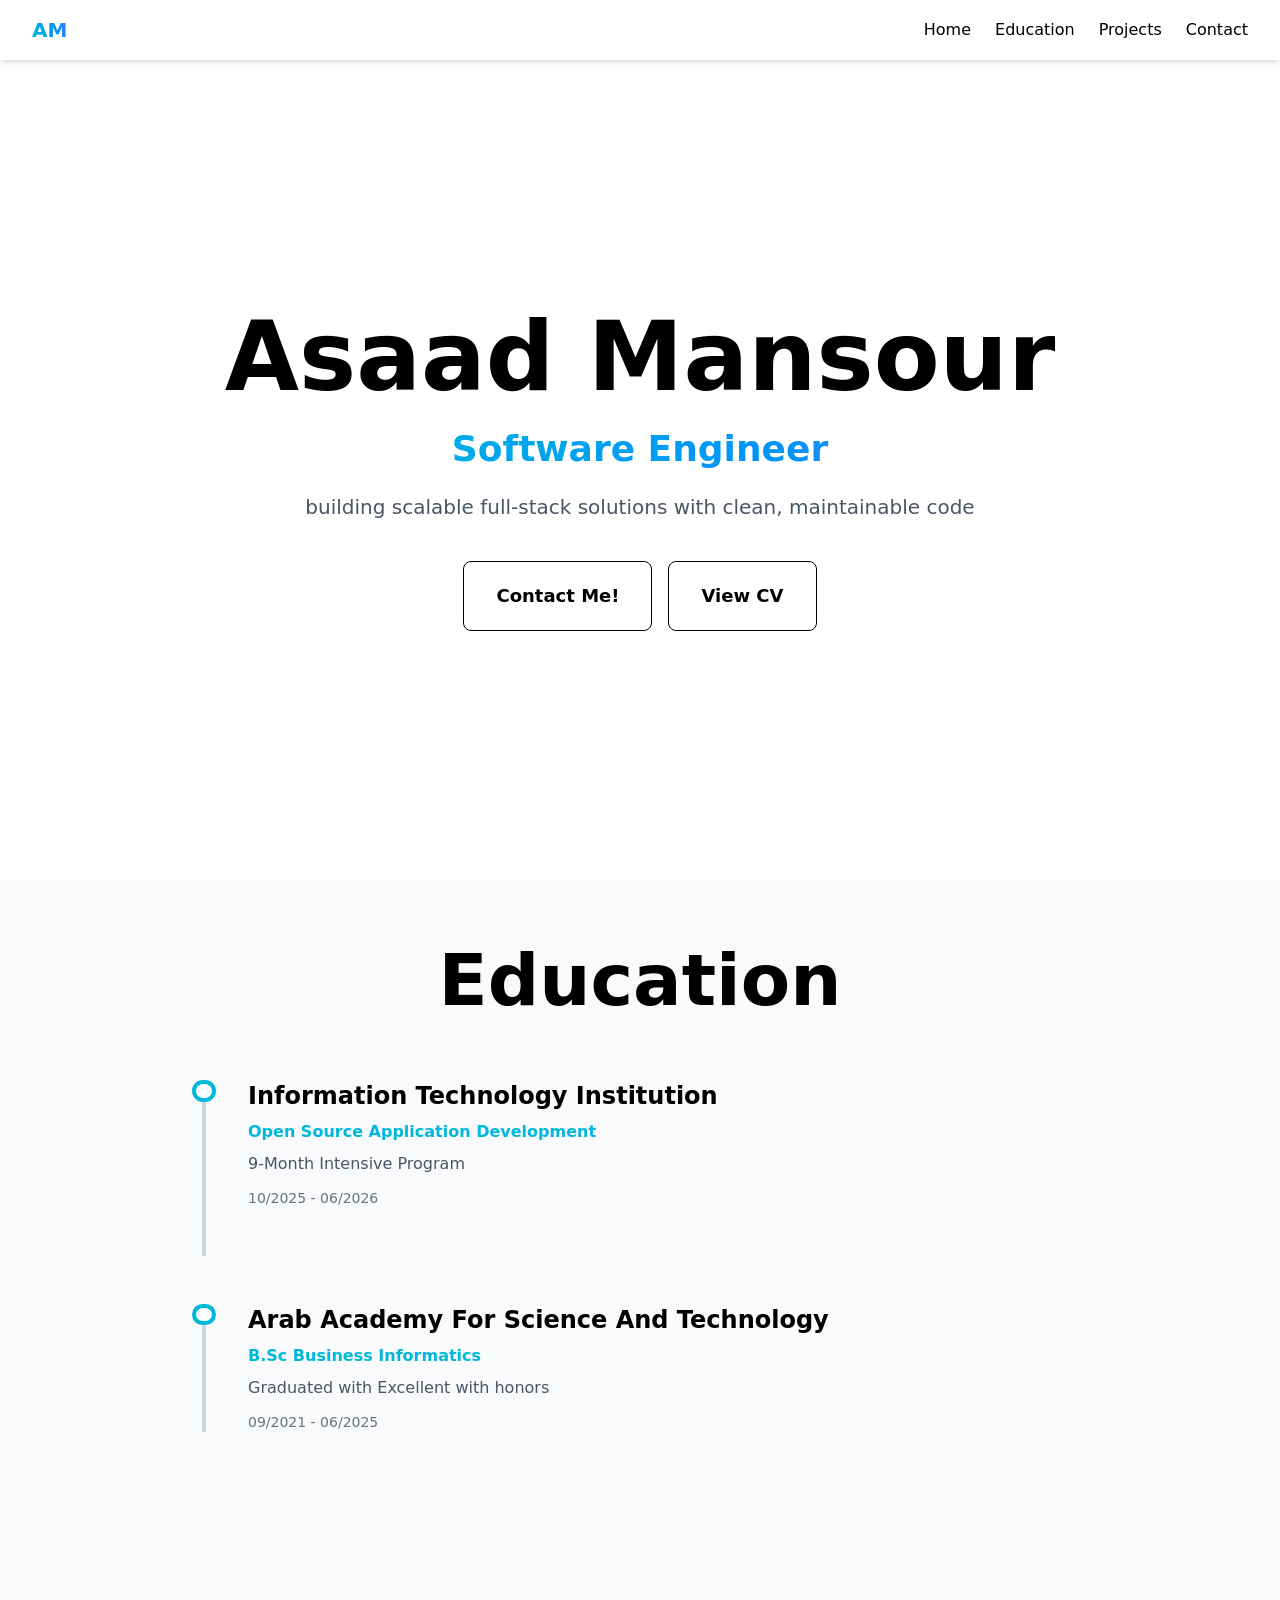
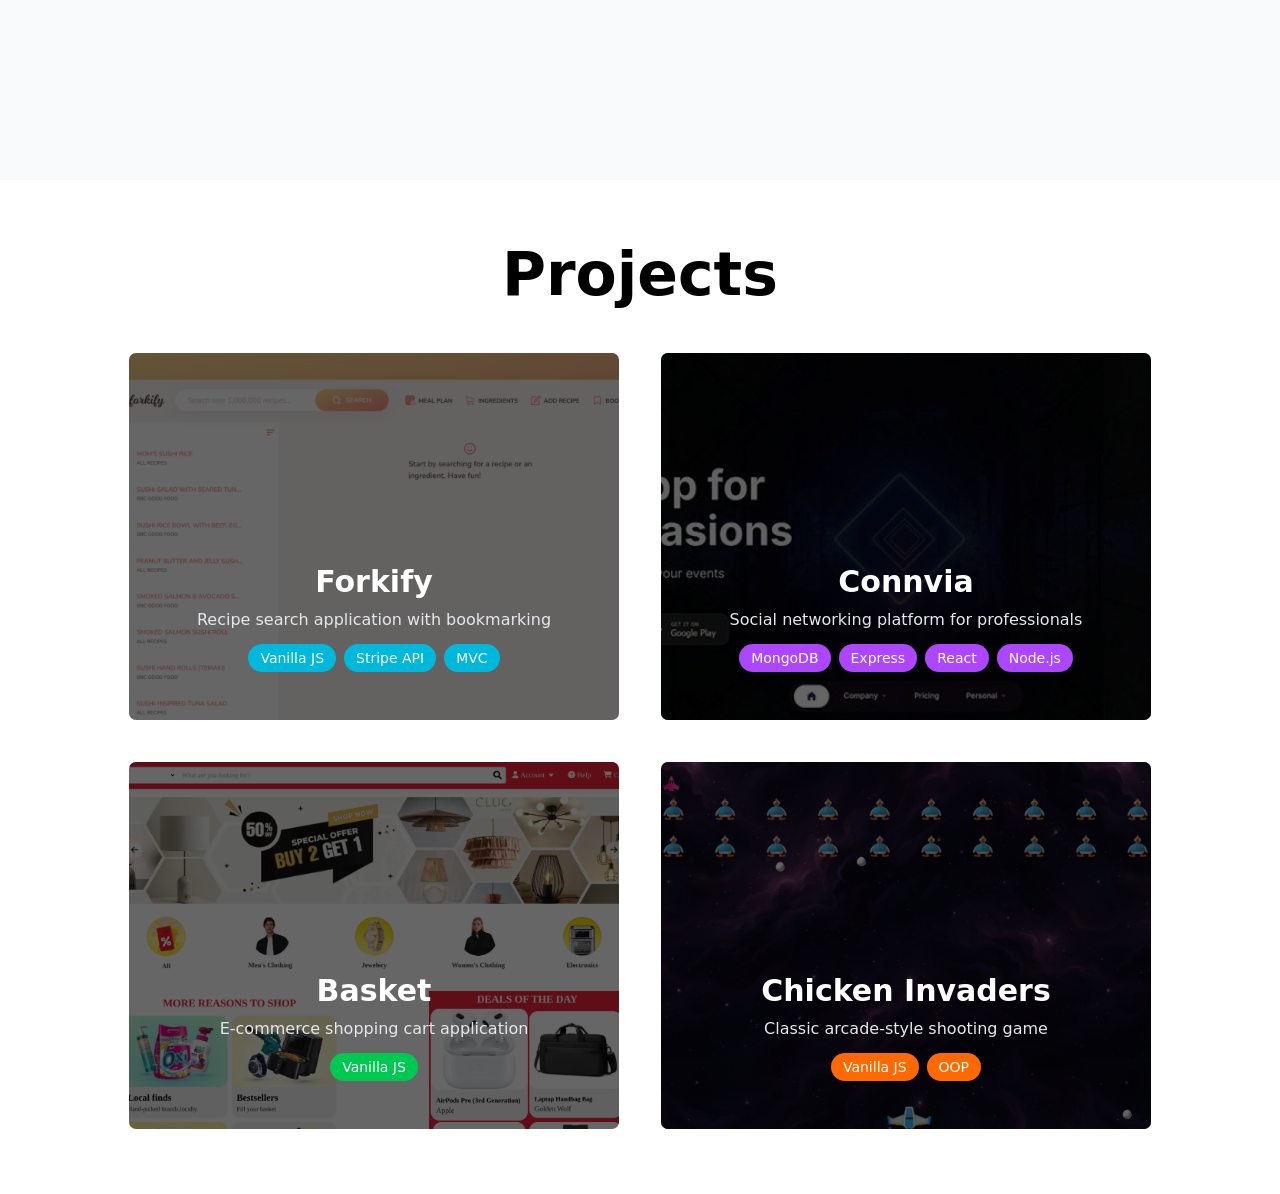
==== index.html @ c2e2ab16 "Auto-generated commit" ====
<!DOCTYPE html><html lang="en" data-beasties-container><head>
    <meta charset="utf-8">
    <title>Asaad's Portfolio</title>
    <base href="/angular-portfolio/">
    <meta name="viewport" content="width=device-width, initial-scale=1">
    <link rel="icon" type="image/x-icon" href="/angular.webp">
  <style>@layer properties;@layer theme,base,components,utilities;@layer theme{:root{--font-sans: ui-sans-serif, system-ui, sans-serif, "Apple Color Emoji", "Segoe UI Emoji", "Segoe UI Symbol", "Noto Color Emoji";--font-mono: ui-monospace, SFMono-Regular, Menlo, Monaco, Consolas, "Liberation Mono", "Courier New", monospace;--color-orange-500: oklch(70.5% .213 47.604);--color-green-500: oklch(72.3% .219 149.579);--color-green-800: oklch(44.8% .119 151.328);--color-cyan-500: oklch(71.5% .143 215.221);--color-blue-500: oklch(62.3% .214 259.815);--color-purple-500: oklch(62.7% .265 303.9);--color-gray-50: oklch(98.5% .002 247.839);--color-gray-200: oklch(92.8% .006 264.531);--color-gray-300: oklch(87.2% .01 258.338);--color-gray-500: oklch(55.1% .027 264.364);--color-gray-600: oklch(44.6% .03 256.802);--color-black: #000;--color-white: #fff;--spacing: .25rem;--container-2xl: 42rem;--container-4xl: 56rem;--container-5xl: 64rem;--text-sm: .875rem;--text-sm--line-height: calc(1.25 / .875);--text-lg: 1.125rem;--text-lg--line-height: calc(1.75 / 1.125);--text-xl: 1.25rem;--text-xl--line-height: calc(1.75 / 1.25);--text-2xl: 1.5rem;--text-2xl--line-height: calc(2 / 1.5);--text-3xl: 1.875rem;--text-3xl--line-height: 1.2 ;--text-4xl: 2.25rem;--text-4xl--line-height: calc(2.5 / 2.25);--text-6xl: 3.75rem;--text-6xl--line-height: 1;--text-7xl: 4.5rem;--text-7xl--line-height: 1;--text-8xl: 6rem;--text-8xl--line-height: 1;--font-weight-semibold: 600;--font-weight-bold: 700;--radius-lg: .5rem;--default-transition-duration: .15s;--default-transition-timing-function: cubic-bezier(.4, 0, .2, 1);--default-font-family: var(--font-sans);--default-mono-font-family: var(--font-mono)}}@layer base{*,:after,:before{box-sizing:border-box;margin:0;padding:0;border:0 solid}html{line-height:1.5;-webkit-text-size-adjust:100%;tab-size:4;font-family:var(--default-font-family, ui-sans-serif, system-ui, sans-serif, "Apple Color Emoji", "Segoe UI Emoji", "Segoe UI Symbol", "Noto Color Emoji");font-feature-settings:var(--default-font-feature-settings, normal);font-variation-settings:var(--default-font-variation-settings, normal);-webkit-tap-highlight-color:transparent}h1,h2,h3{font-size:inherit;font-weight:inherit}a{color:inherit;-webkit-text-decoration:inherit;text-decoration:inherit}ul{list-style:none}button{font:inherit;font-feature-settings:inherit;font-variation-settings:inherit;letter-spacing:inherit;color:inherit;border-radius:0;background-color:transparent;opacity:1}button{appearance:button}}@layer utilities{.absolute{position:absolute}.relative{position:relative}.sticky{position:sticky}.inset-0{inset:calc(var(--spacing) * 0)}.top-0{top:calc(var(--spacing) * 0)}.z-10{z-index:10}.z-50{z-index:50}.container{width:100%}@media(width>=40rem){.container{max-width:40rem}}@media(width>=48rem){.container{max-width:48rem}}@media(width>=64rem){.container{max-width:64rem}}@media(width>=80rem){.container{max-width:80rem}}@media(width>=96rem){.container{max-width:96rem}}.mx-auto{margin-inline:auto}.mt-4{margin-top:calc(var(--spacing) * 4)}.mb-2{margin-bottom:calc(var(--spacing) * 2)}.mb-3{margin-bottom:calc(var(--spacing) * 3)}.mb-12{margin-bottom:calc(var(--spacing) * 12)}.mb-16{margin-bottom:calc(var(--spacing) * 16)}.flex{display:flex}.grid{display:grid}.aspect-\[4\/3\]{aspect-ratio:4/3}.h-6{height:calc(var(--spacing) * 6)}.h-full{height:100%}.min-h-\[calc\(100vh-80px\)\]{min-height:calc(100vh - 80px)}.min-h-screen{min-height:100vh}.w-1{width:calc(var(--spacing) * 1)}.w-6{width:calc(var(--spacing) * 6)}.w-full{width:100%}.max-w-2xl{max-width:var(--container-2xl)}.max-w-4xl{max-width:var(--container-4xl)}.max-w-5xl{max-width:var(--container-5xl)}.flex-1{flex:1}.cursor-pointer{cursor:pointer}.grid-cols-1{grid-template-columns:repeat(1,minmax(0,1fr))}.flex-col{flex-direction:column}.flex-row{flex-direction:row}.flex-wrap{flex-wrap:wrap}.items-center{align-items:center}.items-stretch{align-items:stretch}.justify-between{justify-content:space-between}.justify-center{justify-content:center}.justify-end{justify-content:flex-end}.gap-2{gap:calc(var(--spacing) * 2)}.gap-4{gap:calc(var(--spacing) * 4)}.gap-6{gap:calc(var(--spacing) * 6)}.gap-8{gap:calc(var(--spacing) * 8)}.gap-10{gap:calc(var(--spacing) * 10)}.overflow-hidden{overflow:hidden}.rounded-full{border-radius:calc(infinity * 1px)}.rounded-lg{border-radius:var(--radius-lg)}.border{border-style:var(--tw-border-style);border-width:1px}.border-4{border-style:var(--tw-border-style);border-width:4px}.border-black{border-color:var(--color-black)}.border-cyan-500{border-color:var(--color-cyan-500)}.border-transparent{border-color:transparent}.bg-black\/60{background-color:color-mix(in srgb,#000 60%,transparent)}@supports (color: color-mix(in lab,red,red)){.bg-black\/60{background-color:color-mix(in oklab,var(--color-black) 60%,transparent)}}.bg-cyan-500{background-color:var(--color-cyan-500)}.bg-gray-50{background-color:var(--color-gray-50)}.bg-gray-300{background-color:var(--color-gray-300)}.bg-green-500{background-color:var(--color-green-500)}.bg-orange-500{background-color:var(--color-orange-500)}.bg-purple-500{background-color:var(--color-purple-500)}.bg-white{background-color:var(--color-white)}.bg-linear-to-r{--tw-gradient-position: to right;background-image:linear-gradient(var(--tw-gradient-stops))}@supports (background-image: linear-gradient(in lab,red,red)){.bg-linear-to-r{--tw-gradient-position: to right in oklab}}.from-cyan-500{--tw-gradient-from: var(--color-cyan-500);--tw-gradient-stops: var(--tw-gradient-via-stops, var(--tw-gradient-position), var(--tw-gradient-from) var(--tw-gradient-from-position), var(--tw-gradient-to) var(--tw-gradient-to-position))}.to-blue-500{--tw-gradient-to: var(--color-blue-500);--tw-gradient-stops: var(--tw-gradient-via-stops, var(--tw-gradient-position), var(--tw-gradient-from) var(--tw-gradient-from-position), var(--tw-gradient-to) var(--tw-gradient-to-position))}.bg-cover{background-size:cover}.bg-clip-text{-webkit-background-clip:text;background-clip:text}.bg-center{background-position:center}.p-5{padding:calc(var(--spacing) * 5)}.p-8{padding:calc(var(--spacing) * 8)}.px-3{padding-inline:calc(var(--spacing) * 3)}.px-8{padding-inline:calc(var(--spacing) * 8)}.py-1{padding-block:calc(var(--spacing) * 1)}.py-4{padding-block:calc(var(--spacing) * 4)}.py-16{padding-block:calc(var(--spacing) * 16)}.pb-4{padding-bottom:calc(var(--spacing) * 4)}.pb-12{padding-bottom:calc(var(--spacing) * 12)}.text-center{text-align:center}.text-2xl{font-size:var(--text-2xl);line-height:var(--tw-leading, var(--text-2xl--line-height))}.text-3xl{font-size:var(--text-3xl);line-height:var(--tw-leading, var(--text-3xl--line-height))}.text-4xl{font-size:var(--text-4xl);line-height:var(--tw-leading, var(--text-4xl--line-height))}.text-6xl{font-size:var(--text-6xl);line-height:var(--tw-leading, var(--text-6xl--line-height))}.text-7xl{font-size:var(--text-7xl);line-height:var(--tw-leading, var(--text-7xl--line-height))}.text-8xl{font-size:var(--text-8xl);line-height:var(--tw-leading, var(--text-8xl--line-height))}.text-lg{font-size:var(--text-lg);line-height:var(--tw-leading, var(--text-lg--line-height))}.text-sm{font-size:var(--text-sm);line-height:var(--tw-leading, var(--text-sm--line-height))}.text-xl{font-size:var(--text-xl);line-height:var(--tw-leading, var(--text-xl--line-height))}.font-bold{--tw-font-weight: var(--font-weight-bold);font-weight:var(--font-weight-bold)}.font-semibold{--tw-font-weight: var(--font-weight-semibold);font-weight:var(--font-weight-semibold)}.text-cyan-500{color:var(--color-cyan-500)}.text-gray-200{color:var(--color-gray-200)}.text-gray-500{color:var(--color-gray-500)}.text-gray-600{color:var(--color-gray-600)}.text-transparent{color:transparent}.text-white{color:var(--color-white)}.shadow-md{--tw-shadow: 0 4px 6px -1px var(--tw-shadow-color, rgb(0 0 0 / .1)), 0 2px 4px -2px var(--tw-shadow-color, rgb(0 0 0 / .1));box-shadow:var(--tw-inset-shadow),var(--tw-inset-ring-shadow),var(--tw-ring-offset-shadow),var(--tw-ring-shadow),var(--tw-shadow)}.transition{transition-property:color,background-color,border-color,outline-color,text-decoration-color,fill,stroke,--tw-gradient-from,--tw-gradient-via,--tw-gradient-to,opacity,box-shadow,transform,translate,scale,rotate,filter,-webkit-backdrop-filter,backdrop-filter,display,content-visibility,overlay,pointer-events;transition-timing-function:var(--tw-ease, var(--default-transition-timing-function));transition-duration:var(--tw-duration, var(--default-transition-duration))}@media(hover:hover){.hover\:scale-105:hover{--tw-scale-x: 105%;--tw-scale-y: 105%;--tw-scale-z: 105%;scale:var(--tw-scale-x) var(--tw-scale-y)}}@media(hover:hover){.hover\:bg-black:hover{background-color:var(--color-black)}}@media(hover:hover){.hover\:text-gray-500:hover{color:var(--color-gray-500)}}@media(hover:hover){.hover\:text-white:hover{color:var(--color-white)}}@media(hover:hover){.hover\:shadow-xl:hover{--tw-shadow: 0 20px 25px -5px var(--tw-shadow-color, rgb(0 0 0 / .1)), 0 8px 10px -6px var(--tw-shadow-color, rgb(0 0 0 / .1));box-shadow:var(--tw-inset-shadow),var(--tw-inset-ring-shadow),var(--tw-ring-offset-shadow),var(--tw-ring-shadow),var(--tw-shadow)}}@media(width>=48rem){.md\:grid-cols-2{grid-template-columns:repeat(2,minmax(0,1fr))}}}@property --tw-border-style{syntax: "*"; inherits: false; initial-value: solid;}@property --tw-gradient-position{syntax: "*"; inherits: false;}@property --tw-gradient-from{syntax: "<color>"; inherits: false; initial-value: #0000;}@property --tw-gradient-via{syntax: "<color>"; inherits: false; initial-value: #0000;}@property --tw-gradient-to{syntax: "<color>"; inherits: false; initial-value: #0000;}@property --tw-gradient-stops{syntax: "*"; inherits: false;}@property --tw-gradient-via-stops{syntax: "*"; inherits: false;}@property --tw-gradient-from-position{syntax: "<length-percentage>"; inherits: false; initial-value: 0%;}@property --tw-gradient-via-position{syntax: "<length-percentage>"; inherits: false; initial-value: 50%;}@property --tw-gradient-to-position{syntax: "<length-percentage>"; inherits: false; initial-value: 100%;}@property --tw-font-weight{syntax: "*"; inherits: false;}@property --tw-shadow{syntax: "*"; inherits: false; initial-value: 0 0 #0000;}@property --tw-shadow-color{syntax: "*"; inherits: false;}@property --tw-shadow-alpha{syntax: "<percentage>"; inherits: false; initial-value: 100%;}@property --tw-inset-shadow{syntax: "*"; inherits: false; initial-value: 0 0 #0000;}@property --tw-inset-shadow-color{syntax: "*"; inherits: false;}@property --tw-inset-shadow-alpha{syntax: "<percentage>"; inherits: false; initial-value: 100%;}@property --tw-ring-color{syntax: "*"; inherits: false;}@property --tw-ring-shadow{syntax: "*"; inherits: false; initial-value: 0 0 #0000;}@property --tw-inset-ring-color{syntax: "*"; inherits: false;}@property --tw-inset-ring-shadow{syntax: "*"; inherits: false; initial-value: 0 0 #0000;}@property --tw-ring-inset{syntax: "*"; inherits: false;}@property --tw-ring-offset-width{syntax: "<length>"; inherits: false; initial-value: 0px;}@property --tw-ring-offset-color{syntax: "*"; inherits: false; initial-value: #fff;}@property --tw-ring-offset-shadow{syntax: "*"; inherits: false; initial-value: 0 0 #0000;}@property --tw-scale-x{syntax: "*"; inherits: false; initial-value: 1;}@property --tw-scale-y{syntax: "*"; inherits: false; initial-value: 1;}@property --tw-scale-z{syntax: "*"; inherits: false; initial-value: 1;}@layer properties{@supports ((-webkit-hyphens: none) and (not (margin-trim: inline))) or ((-moz-orient: inline) and (not (color:rgb(from red r g b)))){*,:before,:after{--tw-border-style: solid;--tw-gradient-position: initial;--tw-gradient-from: #0000;--tw-gradient-via: #0000;--tw-gradient-to: #0000;--tw-gradient-stops: initial;--tw-gradient-via-stops: initial;--tw-gradient-from-position: 0%;--tw-gradient-via-position: 50%;--tw-gradient-to-position: 100%;--tw-font-weight: initial;--tw-shadow: 0 0 #0000;--tw-shadow-color: initial;--tw-shadow-alpha: 100%;--tw-inset-shadow: 0 0 #0000;--tw-inset-shadow-color: initial;--tw-inset-shadow-alpha: 100%;--tw-ring-color: initial;--tw-ring-shadow: 0 0 #0000;--tw-inset-ring-color: initial;--tw-inset-ring-shadow: 0 0 #0000;--tw-ring-inset: initial;--tw-ring-offset-width: 0px;--tw-ring-offset-color: #fff;--tw-ring-offset-shadow: 0 0 #0000;--tw-scale-x: 1;--tw-scale-y: 1;--tw-scale-z: 1}}}
</style><link rel="stylesheet" href="styles-WKOBYHOZ.css" media="print" onload="this.media='all'"><noscript><link rel="stylesheet" href="styles-WKOBYHOZ.css"></noscript></head>
  <body><!--nghm--><script type="text/javascript" id="ng-event-dispatch-contract">(()=>{function p(t,n,r,o,e,i,f,m){return{eventType:t,event:n,targetElement:r,eic:o,timeStamp:e,eia:i,eirp:f,eiack:m}}function u(t){let n=[],r=e=>{n.push(e)};return{c:t,q:n,et:[],etc:[],d:r,h:e=>{r(p(e.type,e,e.target,t,Date.now()))}}}function s(t,n,r){for(let o=0;o<n.length;o++){let e=n[o];(r?t.etc:t.et).push(e),t.c.addEventListener(e,t.h,r)}}function c(t,n,r,o,e=window){let i=u(t);e._ejsas||(e._ejsas={}),e._ejsas[n]=i,s(i,r),s(i,o,!0)}window.__jsaction_bootstrap=c;})();
</script><script>window.__jsaction_bootstrap(document.body,"ng",["click"],[]);</script>
    <app-root ng-version="21.1.2" ngh="1" ng-server-context="ssg"><app-header ngh="0"><header class="w-full py-4 sticky top-0 bg-white z-50 shadow-md"><div class="container mx-auto px-8 flex items-center justify-between"><div class="text-xl font-bold bg-linear-to-r from-cyan-500 to-blue-500 bg-clip-text text-transparent">AM</div><nav><ul class="flex gap-6 text-md"><li><a href class="hover:text-gray-500">Home</a></li><li><a href class="hover:text-gray-500">Education</a></li><li><a href class="hover:text-gray-500">Projects</a></li><li><a href class="hover:text-gray-500">Contact</a></li></ul></nav></div></header></app-header><app-hero ngh="0"><div class="container mx-auto px-8 flex items-center justify-center min-h-[calc(100vh-80px)]"><div class="text-center flex flex-col gap-6"><h1 class="text-8xl font-bold">Asaad Mansour</h1><span class="font-bold text-4xl bg-linear-to-r from-cyan-500 to-blue-500 bg-clip-text text-transparent"> Software Engineer </span><p class="text-xl text-gray-600 max-w-2xl mx-auto">building scalable full-stack solutions with clean, maintainable code</p><div class="flex flex-row justify-center gap-4 mt-4"><button class="border border-black p-5 px-8 rounded-lg hover:bg-black hover:text-white transition text-lg font-semibold cursor-pointer">Contact Me!</button><button class="border border-black p-5 px-8 rounded-lg hover:bg-black hover:text-white transition text-lg font-semibold cursor-pointer" jsaction="click:;">View CV</button></div></div></div></app-hero><app-education ngh="0"><div class="min-h-screen py-16 bg-gray-50"><div class="container mx-auto px-8"><h2 class="text-7xl font-bold text-center mb-16">Education</h2><div class="max-w-4xl mx-auto"><div class="flex gap-8 mb-12 relative"><div class="flex flex-col items-center"><div class="w-6 h-6 rounded-full border-4 border-cyan-500 bg-white z-10"></div><div class="w-1 h-full bg-gray-300"></div></div><div class="flex-1 pb-12"><h3 class="text-2xl font-bold mb-2">Information Technology Institution</h3><p class="text-cyan-500 font-semibold mb-2">Open Source Application Development</p><p class="text-gray-600 mb-3">9-Month Intensive Program</p><p class="text-gray-500 text-sm">10/2025 - 06/2026</p></div></div><div class="flex gap-8 relative"><div class="flex flex-col items-center"><div class="w-6 h-6 rounded-full border-4 border-cyan-500 bg-white z-10"></div><div class="w-1 h-full bg-gray-300"></div></div><div class="flex-1"><h3 class="text-2xl font-bold mb-2">Arab Academy For Science And Technology</h3><p class="text-cyan-500 font-semibold mb-2">B.Sc Business Informatics</p><p class="text-gray-600 mb-3">Graduated with Excellent with honors</p><p class="text-gray-500 text-sm">09/2021 - 06/2025</p></div></div></div></div></div></app-education><app-projects ngh="0"><div class="min-h-screen py-16"><div class="container mx-auto px-8"><h2 class="text-6xl font-bold text-center mb-12">Projects</h2><div class="grid grid-cols-1 md:grid-cols-2 gap-10 justify-center items-stretch max-w-5xl mx-auto"><div class="card border aspect-[4/3] border-transparent p-8 rounded-lg flex-1 flex flex-col items-center justify-end text-center gap-4 hover:shadow-xl hover:scale-105 cursor-pointer transition relative overflow-hidden"><div class="absolute inset-0 bg-cover bg-center" style="background-image: url(/forkify.png);"></div><div class="absolute inset-0 bg-black/60"></div><div class="relative z-10 text-white pb-4"><p class="text-3xl font-bold mb-2">Forkify</p><p class="text-gray-200 mb-3">Recipe search application with bookmarking</p><div class="flex gap-2 justify-center flex-wrap"><span class="px-3 py-1 bg-cyan-500 rounded-full text-sm">Vanilla JS</span><span class="px-3 py-1 bg-cyan-500 rounded-full text-sm">Stripe API</span><span class="px-3 py-1 bg-cyan-500 rounded-full text-sm">MVC</span></div></div></div><div class="card border aspect-[4/3] border-transparent p-8 rounded-lg flex-1 flex flex-col items-center justify-end text-center gap-4 hover:shadow-xl hover:scale-105 cursor-pointer transition relative overflow-hidden"><div class="absolute inset-0 bg-cover bg-center" style="background-image: url(/connvia.jpeg);"></div><div class="absolute inset-0 bg-black/60"></div><div class="relative z-10 text-white pb-4"><p class="text-3xl font-bold mb-2">Connvia</p><p class="text-gray-200 mb-3">Social networking platform for professionals</p><div class="flex gap-2 justify-center flex-wrap"><span class="px-3 py-1 bg-purple-500 rounded-full text-sm">MongoDB</span><span class="px-3 py-1 bg-purple-500 rounded-full text-sm">Express</span><span class="px-3 py-1 bg-purple-500 rounded-full text-sm">React</span><span class="px-3 py-1 bg-purple-500 rounded-full text-sm">Node.js</span></div></div></div><div class="card border aspect-[4/3] border-transparent p-8 rounded-lg flex-1 flex flex-col items-center justify-end text-center gap-4 hover:shadow-xl hover:scale-105 cursor-pointer transition relative overflow-hidden"><div class="absolute inset-0 bg-cover bg-center" style="background-image: url(/basket.png);"></div><div class="absolute inset-0 bg-black/60"></div><div class="relative z-10 text-white pb-4"><p class="text-3xl font-bold mb-2">Basket</p><p class="text-gray-200 mb-3">E-commerce shopping cart application</p><div class="flex gap-2 justify-center flex-wrap"><span class="px-3 py-1 bg-green-500 rounded-full text-sm">Vanilla JS</span></div></div></div><div class="card border aspect-[4/3] border-transparent p-8 rounded-lg flex-1 flex flex-col items-center justify-end text-center gap-4 hover:shadow-xl hover:scale-105 cursor-pointer transition relative overflow-hidden"><div class="absolute inset-0 bg-cover bg-center" style="background-image: url(/chickenInvaders.png);"></div><div class="absolute inset-0 bg-black/60"></div><div class="relative z-10 text-white pb-4"><p class="text-3xl font-bold mb-2">Chicken Invaders</p><p class="text-gray-200 mb-3">Classic arcade-style shooting game</p><div class="flex gap-2 justify-center flex-wrap"><span class="px-3 py-1 bg-orange-500 rounded-full text-sm">Vanilla JS</span><span class="px-3 py-1 bg-orange-500 rounded-full text-sm">OOP</span></div></div></div></div></div></div></app-projects><router-outlet></router-outlet><!----></app-root>
  <script src="main-ZDZL6LT2.js" type="module"></script>

<script id="ng-state" type="application/json">{"__nghData__":[{},{"c":{"4":[]}}]}</script></body></html>
---- styles-WKOBYHOZ.css ----
@layer properties;@layer theme,base,components,utilities;@layer theme{:root,:host{--font-sans: ui-sans-serif, system-ui, sans-serif, "Apple Color Emoji", "Segoe UI Emoji", "Segoe UI Symbol", "Noto Color Emoji";--font-mono: ui-monospace, SFMono-Regular, Menlo, Monaco, Consolas, "Liberation Mono", "Courier New", monospace;--color-orange-500: oklch(70.5% .213 47.604);--color-green-500: oklch(72.3% .219 149.579);--color-green-800: oklch(44.8% .119 151.328);--color-cyan-500: oklch(71.5% .143 215.221);--color-blue-500: oklch(62.3% .214 259.815);--color-purple-500: oklch(62.7% .265 303.9);--color-gray-50: oklch(98.5% .002 247.839);--color-gray-200: oklch(92.8% .006 264.531);--color-gray-300: oklch(87.2% .01 258.338);--color-gray-500: oklch(55.1% .027 264.364);--color-gray-600: oklch(44.6% .03 256.802);--color-black: #000;--color-white: #fff;--spacing: .25rem;--container-2xl: 42rem;--container-4xl: 56rem;--container-5xl: 64rem;--text-sm: .875rem;--text-sm--line-height: calc(1.25 / .875);--text-lg: 1.125rem;--text-lg--line-height: calc(1.75 / 1.125);--text-xl: 1.25rem;--text-xl--line-height: calc(1.75 / 1.25);--text-2xl: 1.5rem;--text-2xl--line-height: calc(2 / 1.5);--text-3xl: 1.875rem;--text-3xl--line-height: 1.2 ;--text-4xl: 2.25rem;--text-4xl--line-height: calc(2.5 / 2.25);--text-6xl: 3.75rem;--text-6xl--line-height: 1;--text-7xl: 4.5rem;--text-7xl--line-height: 1;--text-8xl: 6rem;--text-8xl--line-height: 1;--font-weight-semibold: 600;--font-weight-bold: 700;--radius-lg: .5rem;--default-transition-duration: .15s;--default-transition-timing-function: cubic-bezier(.4, 0, .2, 1);--default-font-family: var(--font-sans);--default-mono-font-family: var(--font-mono)}}@layer base{*,:after,:before,::backdrop,::file-selector-button{box-sizing:border-box;margin:0;padding:0;border:0 solid}html,:host{line-height:1.5;-webkit-text-size-adjust:100%;tab-size:4;font-family:var(--default-font-family, ui-sans-serif, system-ui, sans-serif, "Apple Color Emoji", "Segoe UI Emoji", "Segoe UI Symbol", "Noto Color Emoji");font-feature-settings:var(--default-font-feature-settings, normal);font-variation-settings:var(--default-font-variation-settings, normal);-webkit-tap-highlight-color:transparent}hr{height:0;color:inherit;border-top-width:1px}abbr:where([title]){-webkit-text-decoration:underline dotted;text-decoration:underline dotted}h1,h2,h3,h4,h5,h6{font-size:inherit;font-weight:inherit}a{color:inherit;-webkit-text-decoration:inherit;text-decoration:inherit}b,strong{font-weight:bolder}code,kbd,samp,pre{font-family:var(--default-mono-font-family, ui-monospace, SFMono-Regular, Menlo, Monaco, Consolas, "Liberation Mono", "Courier New", monospace);font-feature-settings:var(--default-mono-font-feature-settings, normal);font-variation-settings:var(--default-mono-font-variation-settings, normal);font-size:1em}small{font-size:80%}sub,sup{font-size:75%;line-height:0;position:relative;vertical-align:baseline}sub{bottom:-.25em}sup{top:-.5em}table{text-indent:0;border-color:inherit;border-collapse:collapse}:-moz-focusring{outline:auto}progress{vertical-align:baseline}summary{display:list-item}ol,ul,menu{list-style:none}img,svg,video,canvas,audio,iframe,embed,object{display:block;vertical-align:middle}img,video{max-width:100%;height:auto}button,input,select,optgroup,textarea,::file-selector-button{font:inherit;font-feature-settings:inherit;font-variation-settings:inherit;letter-spacing:inherit;color:inherit;border-radius:0;background-color:transparent;opacity:1}:where(select:is([multiple],[size])) optgroup{font-weight:bolder}:where(select:is([multiple],[size])) optgroup option{padding-inline-start:20px}::file-selector-button{margin-inline-end:4px}::placeholder{opacity:1}@supports (not (-webkit-appearance: -apple-pay-button)) or (contain-intrinsic-size: 1px){::placeholder{color:currentcolor}@supports (color: color-mix(in lab,red,red)){::placeholder{color:color-mix(in oklab,currentcolor 50%,transparent)}}}textarea{resize:vertical}::-webkit-search-decoration{-webkit-appearance:none}::-webkit-date-and-time-value{min-height:1lh;text-align:inherit}::-webkit-datetime-edit{display:inline-flex}::-webkit-datetime-edit-fields-wrapper{padding:0}::-webkit-datetime-edit,::-webkit-datetime-edit-year-field,::-webkit-datetime-edit-month-field,::-webkit-datetime-edit-day-field,::-webkit-datetime-edit-hour-field,::-webkit-datetime-edit-minute-field,::-webkit-datetime-edit-second-field,::-webkit-datetime-edit-millisecond-field,::-webkit-datetime-edit-meridiem-field{padding-block:0}::-webkit-calendar-picker-indicator{line-height:1}:-moz-ui-invalid{box-shadow:none}button,input:where([type=button],[type=reset],[type=submit]),::file-selector-button{appearance:button}::-webkit-inner-spin-button,::-webkit-outer-spin-button{height:auto}[hidden]:where(:not([hidden=until-found])){display:none!important}}@layer utilities{.absolute{position:absolute}.relative{position:relative}.static{position:static}.sticky{position:sticky}.inset-0{inset:calc(var(--spacing) * 0)}.top-0{top:calc(var(--spacing) * 0)}.z-10{z-index:10}.z-50{z-index:50}.container{width:100%}@media(width>=40rem){.container{max-width:40rem}}@media(width>=48rem){.container{max-width:48rem}}@media(width>=64rem){.container{max-width:64rem}}@media(width>=80rem){.container{max-width:80rem}}@media(width>=96rem){.container{max-width:96rem}}.mx-auto{margin-inline:auto}.mt-4{margin-top:calc(var(--spacing) * 4)}.mb-2{margin-bottom:calc(var(--spacing) * 2)}.mb-3{margin-bottom:calc(var(--spacing) * 3)}.mb-12{margin-bottom:calc(var(--spacing) * 12)}.mb-16{margin-bottom:calc(var(--spacing) * 16)}.flex{display:flex}.grid{display:grid}.aspect-\[4\/3\]{aspect-ratio:4/3}.h-6{height:calc(var(--spacing) * 6)}.h-full{height:100%}.min-h-\[calc\(100vh-80px\)\]{min-height:calc(100vh - 80px)}.min-h-screen{min-height:100vh}.w-1{width:calc(var(--spacing) * 1)}.w-6{width:calc(var(--spacing) * 6)}.w-full{width:100%}.max-w-2xl{max-width:var(--container-2xl)}.max-w-4xl{max-width:var(--container-4xl)}.max-w-5xl{max-width:var(--container-5xl)}.flex-1{flex:1}.cursor-pointer{cursor:pointer}.grid-cols-1{grid-template-columns:repeat(1,minmax(0,1fr))}.flex-col{flex-direction:column}.flex-row{flex-direction:row}.flex-wrap{flex-wrap:wrap}.items-center{align-items:center}.items-stretch{align-items:stretch}.justify-between{justify-content:space-between}.justify-center{justify-content:center}.justify-end{justify-content:flex-end}.gap-2{gap:calc(var(--spacing) * 2)}.gap-4{gap:calc(var(--spacing) * 4)}.gap-6{gap:calc(var(--spacing) * 6)}.gap-8{gap:calc(var(--spacing) * 8)}.gap-10{gap:calc(var(--spacing) * 10)}.overflow-hidden{overflow:hidden}.rounded-full{border-radius:calc(infinity * 1px)}.rounded-lg{border-radius:var(--radius-lg)}.border{border-style:var(--tw-border-style);border-width:1px}.border-4{border-style:var(--tw-border-style);border-width:4px}.border-black{border-color:var(--color-black)}.border-cyan-500{border-color:var(--color-cyan-500)}.border-transparent{border-color:transparent}.bg-black\/60{background-color:color-mix(in srgb,#000 60%,transparent)}@supports (color: color-mix(in lab,red,red)){.bg-black\/60{background-color:color-mix(in oklab,var(--color-black) 60%,transparent)}}.bg-cyan-500{background-color:var(--color-cyan-500)}.bg-gray-50{background-color:var(--color-gray-50)}.bg-gray-300{background-color:var(--color-gray-300)}.bg-green-500{background-color:var(--color-green-500)}.bg-orange-500{background-color:var(--color-orange-500)}.bg-purple-500{background-color:var(--color-purple-500)}.bg-white{background-color:var(--color-white)}.bg-linear-to-r{--tw-gradient-position: to right;background-image:linear-gradient(var(--tw-gradient-stops))}@supports (background-image: linear-gradient(in lab,red,red)){.bg-linear-to-r{--tw-gradient-position: to right in oklab}}.from-cyan-500{--tw-gradient-from: var(--color-cyan-500);--tw-gradient-stops: var(--tw-gradient-via-stops, var(--tw-gradient-position), var(--tw-gradient-from) var(--tw-gradient-from-position), var(--tw-gradient-to) var(--tw-gradient-to-position))}.to-blue-500{--tw-gradient-to: var(--color-blue-500);--tw-gradient-stops: var(--tw-gradient-via-stops, var(--tw-gradient-position), var(--tw-gradient-from) var(--tw-gradient-from-position), var(--tw-gradient-to) var(--tw-gradient-to-position))}.bg-cover{background-size:cover}.bg-clip-text{-webkit-background-clip:text;background-clip:text}.bg-center{background-position:center}.p-5{padding:calc(var(--spacing) * 5)}.p-8{padding:calc(var(--spacing) * 8)}.px-3{padding-inline:calc(var(--spacing) * 3)}.px-8{padding-inline:calc(var(--spacing) * 8)}.py-1{padding-block:calc(var(--spacing) * 1)}.py-4{padding-block:calc(var(--spacing) * 4)}.py-16{padding-block:calc(var(--spacing) * 16)}.pb-4{padding-bottom:calc(var(--spacing) * 4)}.pb-12{padding-bottom:calc(var(--spacing) * 12)}.text-center{text-align:center}.text-left{text-align:left}.text-2xl{font-size:var(--text-2xl);line-height:var(--tw-leading, var(--text-2xl--line-height))}.text-3xl{font-size:var(--text-3xl);line-height:var(--tw-leading, var(--text-3xl--line-height))}.text-4xl{font-size:var(--text-4xl);line-height:var(--tw-leading, var(--text-4xl--line-height))}.text-6xl{font-size:var(--text-6xl);line-height:var(--tw-leading, var(--text-6xl--line-height))}.text-7xl{font-size:var(--text-7xl);line-height:var(--tw-leading, var(--text-7xl--line-height))}.text-8xl{font-size:var(--text-8xl);line-height:var(--tw-leading, var(--text-8xl--line-height))}.text-lg{font-size:var(--text-lg);line-height:var(--tw-leading, var(--text-lg--line-height))}.text-sm{font-size:var(--text-sm);line-height:var(--tw-leading, var(--text-sm--line-height))}.text-xl{font-size:var(--text-xl);line-height:var(--tw-leading, var(--text-xl--line-height))}.font-bold{--tw-font-weight: var(--font-weight-bold);font-weight:var(--font-weight-bold)}.font-semibold{--tw-font-weight: var(--font-weight-semibold);font-weight:var(--font-weight-semibold)}.text-cyan-500{color:var(--color-cyan-500)}.text-gray-200{color:var(--color-gray-200)}.text-gray-500{color:var(--color-gray-500)}.text-gray-600{color:var(--color-gray-600)}.text-green-800{color:var(--color-green-800)}.text-transparent{color:transparent}.text-white{color:var(--color-white)}.shadow-md{--tw-shadow: 0 4px 6px -1px var(--tw-shadow-color, rgb(0 0 0 / .1)), 0 2px 4px -2px var(--tw-shadow-color, rgb(0 0 0 / .1));box-shadow:var(--tw-inset-shadow),var(--tw-inset-ring-shadow),var(--tw-ring-offset-shadow),var(--tw-ring-shadow),var(--tw-shadow)}.transition{transition-property:color,background-color,border-color,outline-color,text-decoration-color,fill,stroke,--tw-gradient-from,--tw-gradient-via,--tw-gradient-to,opacity,box-shadow,transform,translate,scale,rotate,filter,-webkit-backdrop-filter,backdrop-filter,display,content-visibility,overlay,pointer-events;transition-timing-function:var(--tw-ease, var(--default-transition-timing-function));transition-duration:var(--tw-duration, var(--default-transition-duration))}@media(hover:hover){.hover\:scale-105:hover{--tw-scale-x: 105%;--tw-scale-y: 105%;--tw-scale-z: 105%;scale:var(--tw-scale-x) var(--tw-scale-y)}}@media(hover:hover){.hover\:bg-black:hover{background-color:var(--color-black)}}@media(hover:hover){.hover\:text-gray-500:hover{color:var(--color-gray-500)}}@media(hover:hover){.hover\:text-white:hover{color:var(--color-white)}}@media(hover:hover){.hover\:shadow-xl:hover{--tw-shadow: 0 20px 25px -5px var(--tw-shadow-color, rgb(0 0 0 / .1)), 0 8px 10px -6px var(--tw-shadow-color, rgb(0 0 0 / .1));box-shadow:var(--tw-inset-shadow),var(--tw-inset-ring-shadow),var(--tw-ring-offset-shadow),var(--tw-ring-shadow),var(--tw-shadow)}}@media(width>=48rem){.md\:grid-cols-2{grid-template-columns:repeat(2,minmax(0,1fr))}}}@property --tw-border-style{syntax: "*"; inherits: false; initial-value: solid;}@property --tw-gradient-position{syntax: "*"; inherits: false;}@property --tw-gradient-from{syntax: "<color>"; inherits: false; initial-value: #0000;}@property --tw-gradient-via{syntax: "<color>"; inherits: false; initial-value: #0000;}@property --tw-gradient-to{syntax: "<color>"; inherits: false; initial-value: #0000;}@property --tw-gradient-stops{syntax: "*"; inherits: false;}@property --tw-gradient-via-stops{syntax: "*"; inherits: false;}@property --tw-gradient-from-position{syntax: "<length-percentage>"; inherits: false; initial-value: 0%;}@property --tw-gradient-via-position{syntax: "<length-percentage>"; inherits: false; initial-value: 50%;}@property --tw-gradient-to-position{syntax: "<length-percentage>"; inherits: false; initial-value: 100%;}@property --tw-font-weight{syntax: "*"; inherits: false;}@property --tw-shadow{syntax: "*"; inherits: false; initial-value: 0 0 #0000;}@property --tw-shadow-color{syntax: "*"; inherits: false;}@property --tw-shadow-alpha{syntax: "<percentage>"; inherits: false; initial-value: 100%;}@property --tw-inset-shadow{syntax: "*"; inherits: false; initial-value: 0 0 #0000;}@property --tw-inset-shadow-color{syntax: "*"; inherits: false;}@property --tw-inset-shadow-alpha{syntax: "<percentage>"; inherits: false; initial-value: 100%;}@property --tw-ring-color{syntax: "*"; inherits: false;}@property --tw-ring-shadow{syntax: "*"; inherits: false; initial-value: 0 0 #0000;}@property --tw-inset-ring-color{syntax: "*"; inherits: false;}@property --tw-inset-ring-shadow{syntax: "*"; inherits: false; initial-value: 0 0 #0000;}@property --tw-ring-inset{syntax: "*"; inherits: false;}@property --tw-ring-offset-width{syntax: "<length>"; inherits: false; initial-value: 0px;}@property --tw-ring-offset-color{syntax: "*"; inherits: false; initial-value: #fff;}@property --tw-ring-offset-shadow{syntax: "*"; inherits: false; initial-value: 0 0 #0000;}@property --tw-scale-x{syntax: "*"; inherits: false; initial-value: 1;}@property --tw-scale-y{syntax: "*"; inherits: false; initial-value: 1;}@property --tw-scale-z{syntax: "*"; inherits: false; initial-value: 1;}@layer properties{@supports ((-webkit-hyphens: none) and (not (margin-trim: inline))) or ((-moz-orient: inline) and (not (color:rgb(from red r g b)))){*,:before,:after,::backdrop{--tw-border-style: solid;--tw-gradient-position: initial;--tw-gradient-from: #0000;--tw-gradient-via: #0000;--tw-gradient-to: #0000;--tw-gradient-stops: initial;--tw-gradient-via-stops: initial;--tw-gradient-from-position: 0%;--tw-gradient-via-position: 50%;--tw-gradient-to-position: 100%;--tw-font-weight: initial;--tw-shadow: 0 0 #0000;--tw-shadow-color: initial;--tw-shadow-alpha: 100%;--tw-inset-shadow: 0 0 #0000;--tw-inset-shadow-color: initial;--tw-inset-shadow-alpha: 100%;--tw-ring-color: initial;--tw-ring-shadow: 0 0 #0000;--tw-inset-ring-color: initial;--tw-inset-ring-shadow: 0 0 #0000;--tw-ring-inset: initial;--tw-ring-offset-width: 0px;--tw-ring-offset-color: #fff;--tw-ring-offset-shadow: 0 0 #0000;--tw-scale-x: 1;--tw-scale-y: 1;--tw-scale-z: 1}}}
---- styles-WKOBYHOZ.css ----
@layer properties;@layer theme,base,components,utilities;@layer theme{:root,:host{--font-sans: ui-sans-serif, system-ui, sans-serif, "Apple Color Emoji", "Segoe UI Emoji", "Segoe UI Symbol", "Noto Color Emoji";--font-mono: ui-monospace, SFMono-Regular, Menlo, Monaco, Consolas, "Liberation Mono", "Courier New", monospace;--color-orange-500: oklch(70.5% .213 47.604);--color-green-500: oklch(72.3% .219 149.579);--color-green-800: oklch(44.8% .119 151.328);--color-cyan-500: oklch(71.5% .143 215.221);--color-blue-500: oklch(62.3% .214 259.815);--color-purple-500: oklch(62.7% .265 303.9);--color-gray-50: oklch(98.5% .002 247.839);--color-gray-200: oklch(92.8% .006 264.531);--color-gray-300: oklch(87.2% .01 258.338);--color-gray-500: oklch(55.1% .027 264.364);--color-gray-600: oklch(44.6% .03 256.802);--color-black: #000;--color-white: #fff;--spacing: .25rem;--container-2xl: 42rem;--container-4xl: 56rem;--container-5xl: 64rem;--text-sm: .875rem;--text-sm--line-height: calc(1.25 / .875);--text-lg: 1.125rem;--text-lg--line-height: calc(1.75 / 1.125);--text-xl: 1.25rem;--text-xl--line-height: calc(1.75 / 1.25);--text-2xl: 1.5rem;--text-2xl--line-height: calc(2 / 1.5);--text-3xl: 1.875rem;--text-3xl--line-height: 1.2 ;--text-4xl: 2.25rem;--text-4xl--line-height: calc(2.5 / 2.25);--text-6xl: 3.75rem;--text-6xl--line-height: 1;--text-7xl: 4.5rem;--text-7xl--line-height: 1;--text-8xl: 6rem;--text-8xl--line-height: 1;--font-weight-semibold: 600;--font-weight-bold: 700;--radius-lg: .5rem;--default-transition-duration: .15s;--default-transition-timing-function: cubic-bezier(.4, 0, .2, 1);--default-font-family: var(--font-sans);--default-mono-font-family: var(--font-mono)}}@layer base{*,:after,:before,::backdrop,::file-selector-button{box-sizing:border-box;margin:0;padding:0;border:0 solid}html,:host{line-height:1.5;-webkit-text-size-adjust:100%;tab-size:4;font-family:var(--default-font-family, ui-sans-serif, system-ui, sans-serif, "Apple Color Emoji", "Segoe UI Emoji", "Segoe UI Symbol", "Noto Color Emoji");font-feature-settings:var(--default-font-feature-settings, normal);font-variation-settings:var(--default-font-variation-settings, normal);-webkit-tap-highlight-color:transparent}hr{height:0;color:inherit;border-top-width:1px}abbr:where([title]){-webkit-text-decoration:underline dotted;text-decoration:underline dotted}h1,h2,h3,h4,h5,h6{font-size:inherit;font-weight:inherit}a{color:inherit;-webkit-text-decoration:inherit;text-decoration:inherit}b,strong{font-weight:bolder}code,kbd,samp,pre{font-family:var(--default-mono-font-family, ui-monospace, SFMono-Regular, Menlo, Monaco, Consolas, "Liberation Mono", "Courier New", monospace);font-feature-settings:var(--default-mono-font-feature-settings, normal);font-variation-settings:var(--default-mono-font-variation-settings, normal);font-size:1em}small{font-size:80%}sub,sup{font-size:75%;line-height:0;position:relative;vertical-align:baseline}sub{bottom:-.25em}sup{top:-.5em}table{text-indent:0;border-color:inherit;border-collapse:collapse}:-moz-focusring{outline:auto}progress{vertical-align:baseline}summary{display:list-item}ol,ul,menu{list-style:none}img,svg,video,canvas,audio,iframe,embed,object{display:block;vertical-align:middle}img,video{max-width:100%;height:auto}button,input,select,optgroup,textarea,::file-selector-button{font:inherit;font-feature-settings:inherit;font-variation-settings:inherit;letter-spacing:inherit;color:inherit;border-radius:0;background-color:transparent;opacity:1}:where(select:is([multiple],[size])) optgroup{font-weight:bolder}:where(select:is([multiple],[size])) optgroup option{padding-inline-start:20px}::file-selector-button{margin-inline-end:4px}::placeholder{opacity:1}@supports (not (-webkit-appearance: -apple-pay-button)) or (contain-intrinsic-size: 1px){::placeholder{color:currentcolor}@supports (color: color-mix(in lab,red,red)){::placeholder{color:color-mix(in oklab,currentcolor 50%,transparent)}}}textarea{resize:vertical}::-webkit-search-decoration{-webkit-appearance:none}::-webkit-date-and-time-value{min-height:1lh;text-align:inherit}::-webkit-datetime-edit{display:inline-flex}::-webkit-datetime-edit-fields-wrapper{padding:0}::-webkit-datetime-edit,::-webkit-datetime-edit-year-field,::-webkit-datetime-edit-month-field,::-webkit-datetime-edit-day-field,::-webkit-datetime-edit-hour-field,::-webkit-datetime-edit-minute-field,::-webkit-datetime-edit-second-field,::-webkit-datetime-edit-millisecond-field,::-webkit-datetime-edit-meridiem-field{padding-block:0}::-webkit-calendar-picker-indicator{line-height:1}:-moz-ui-invalid{box-shadow:none}button,input:where([type=button],[type=reset],[type=submit]),::file-selector-button{appearance:button}::-webkit-inner-spin-button,::-webkit-outer-spin-button{height:auto}[hidden]:where(:not([hidden=until-found])){display:none!important}}@layer utilities{.absolute{position:absolute}.relative{position:relative}.static{position:static}.sticky{position:sticky}.inset-0{inset:calc(var(--spacing) * 0)}.top-0{top:calc(var(--spacing) * 0)}.z-10{z-index:10}.z-50{z-index:50}.container{width:100%}@media(width>=40rem){.container{max-width:40rem}}@media(width>=48rem){.container{max-width:48rem}}@media(width>=64rem){.container{max-width:64rem}}@media(width>=80rem){.container{max-width:80rem}}@media(width>=96rem){.container{max-width:96rem}}.mx-auto{margin-inline:auto}.mt-4{margin-top:calc(var(--spacing) * 4)}.mb-2{margin-bottom:calc(var(--spacing) * 2)}.mb-3{margin-bottom:calc(var(--spacing) * 3)}.mb-12{margin-bottom:calc(var(--spacing) * 12)}.mb-16{margin-bottom:calc(var(--spacing) * 16)}.flex{display:flex}.grid{display:grid}.aspect-\[4\/3\]{aspect-ratio:4/3}.h-6{height:calc(var(--spacing) * 6)}.h-full{height:100%}.min-h-\[calc\(100vh-80px\)\]{min-height:calc(100vh - 80px)}.min-h-screen{min-height:100vh}.w-1{width:calc(var(--spacing) * 1)}.w-6{width:calc(var(--spacing) * 6)}.w-full{width:100%}.max-w-2xl{max-width:var(--container-2xl)}.max-w-4xl{max-width:var(--container-4xl)}.max-w-5xl{max-width:var(--container-5xl)}.flex-1{flex:1}.cursor-pointer{cursor:pointer}.grid-cols-1{grid-template-columns:repeat(1,minmax(0,1fr))}.flex-col{flex-direction:column}.flex-row{flex-direction:row}.flex-wrap{flex-wrap:wrap}.items-center{align-items:center}.items-stretch{align-items:stretch}.justify-between{justify-content:space-between}.justify-center{justify-content:center}.justify-end{justify-content:flex-end}.gap-2{gap:calc(var(--spacing) * 2)}.gap-4{gap:calc(var(--spacing) * 4)}.gap-6{gap:calc(var(--spacing) * 6)}.gap-8{gap:calc(var(--spacing) * 8)}.gap-10{gap:calc(var(--spacing) * 10)}.overflow-hidden{overflow:hidden}.rounded-full{border-radius:calc(infinity * 1px)}.rounded-lg{border-radius:var(--radius-lg)}.border{border-style:var(--tw-border-style);border-width:1px}.border-4{border-style:var(--tw-border-style);border-width:4px}.border-black{border-color:var(--color-black)}.border-cyan-500{border-color:var(--color-cyan-500)}.border-transparent{border-color:transparent}.bg-black\/60{background-color:color-mix(in srgb,#000 60%,transparent)}@supports (color: color-mix(in lab,red,red)){.bg-black\/60{background-color:color-mix(in oklab,var(--color-black) 60%,transparent)}}.bg-cyan-500{background-color:var(--color-cyan-500)}.bg-gray-50{background-color:var(--color-gray-50)}.bg-gray-300{background-color:var(--color-gray-300)}.bg-green-500{background-color:var(--color-green-500)}.bg-orange-500{background-color:var(--color-orange-500)}.bg-purple-500{background-color:var(--color-purple-500)}.bg-white{background-color:var(--color-white)}.bg-linear-to-r{--tw-gradient-position: to right;background-image:linear-gradient(var(--tw-gradient-stops))}@supports (background-image: linear-gradient(in lab,red,red)){.bg-linear-to-r{--tw-gradient-position: to right in oklab}}.from-cyan-500{--tw-gradient-from: var(--color-cyan-500);--tw-gradient-stops: var(--tw-gradient-via-stops, var(--tw-gradient-position), var(--tw-gradient-from) var(--tw-gradient-from-position), var(--tw-gradient-to) var(--tw-gradient-to-position))}.to-blue-500{--tw-gradient-to: var(--color-blue-500);--tw-gradient-stops: var(--tw-gradient-via-stops, var(--tw-gradient-position), var(--tw-gradient-from) var(--tw-gradient-from-position), var(--tw-gradient-to) var(--tw-gradient-to-position))}.bg-cover{background-size:cover}.bg-clip-text{-webkit-background-clip:text;background-clip:text}.bg-center{background-position:center}.p-5{padding:calc(var(--spacing) * 5)}.p-8{padding:calc(var(--spacing) * 8)}.px-3{padding-inline:calc(var(--spacing) * 3)}.px-8{padding-inline:calc(var(--spacing) * 8)}.py-1{padding-block:calc(var(--spacing) * 1)}.py-4{padding-block:calc(var(--spacing) * 4)}.py-16{padding-block:calc(var(--spacing) * 16)}.pb-4{padding-bottom:calc(var(--spacing) * 4)}.pb-12{padding-bottom:calc(var(--spacing) * 12)}.text-center{text-align:center}.text-left{text-align:left}.text-2xl{font-size:var(--text-2xl);line-height:var(--tw-leading, var(--text-2xl--line-height))}.text-3xl{font-size:var(--text-3xl);line-height:var(--tw-leading, var(--text-3xl--line-height))}.text-4xl{font-size:var(--text-4xl);line-height:var(--tw-leading, var(--text-4xl--line-height))}.text-6xl{font-size:var(--text-6xl);line-height:var(--tw-leading, var(--text-6xl--line-height))}.text-7xl{font-size:var(--text-7xl);line-height:var(--tw-leading, var(--text-7xl--line-height))}.text-8xl{font-size:var(--text-8xl);line-height:var(--tw-leading, var(--text-8xl--line-height))}.text-lg{font-size:var(--text-lg);line-height:var(--tw-leading, var(--text-lg--line-height))}.text-sm{font-size:var(--text-sm);line-height:var(--tw-leading, var(--text-sm--line-height))}.text-xl{font-size:var(--text-xl);line-height:var(--tw-leading, var(--text-xl--line-height))}.font-bold{--tw-font-weight: var(--font-weight-bold);font-weight:var(--font-weight-bold)}.font-semibold{--tw-font-weight: var(--font-weight-semibold);font-weight:var(--font-weight-semibold)}.text-cyan-500{color:var(--color-cyan-500)}.text-gray-200{color:var(--color-gray-200)}.text-gray-500{color:var(--color-gray-500)}.text-gray-600{color:var(--color-gray-600)}.text-green-800{color:var(--color-green-800)}.text-transparent{color:transparent}.text-white{color:var(--color-white)}.shadow-md{--tw-shadow: 0 4px 6px -1px var(--tw-shadow-color, rgb(0 0 0 / .1)), 0 2px 4px -2px var(--tw-shadow-color, rgb(0 0 0 / .1));box-shadow:var(--tw-inset-shadow),var(--tw-inset-ring-shadow),var(--tw-ring-offset-shadow),var(--tw-ring-shadow),var(--tw-shadow)}.transition{transition-property:color,background-color,border-color,outline-color,text-decoration-color,fill,stroke,--tw-gradient-from,--tw-gradient-via,--tw-gradient-to,opacity,box-shadow,transform,translate,scale,rotate,filter,-webkit-backdrop-filter,backdrop-filter,display,content-visibility,overlay,pointer-events;transition-timing-function:var(--tw-ease, var(--default-transition-timing-function));transition-duration:var(--tw-duration, var(--default-transition-duration))}@media(hover:hover){.hover\:scale-105:hover{--tw-scale-x: 105%;--tw-scale-y: 105%;--tw-scale-z: 105%;scale:var(--tw-scale-x) var(--tw-scale-y)}}@media(hover:hover){.hover\:bg-black:hover{background-color:var(--color-black)}}@media(hover:hover){.hover\:text-gray-500:hover{color:var(--color-gray-500)}}@media(hover:hover){.hover\:text-white:hover{color:var(--color-white)}}@media(hover:hover){.hover\:shadow-xl:hover{--tw-shadow: 0 20px 25px -5px var(--tw-shadow-color, rgb(0 0 0 / .1)), 0 8px 10px -6px var(--tw-shadow-color, rgb(0 0 0 / .1));box-shadow:var(--tw-inset-shadow),var(--tw-inset-ring-shadow),var(--tw-ring-offset-shadow),var(--tw-ring-shadow),var(--tw-shadow)}}@media(width>=48rem){.md\:grid-cols-2{grid-template-columns:repeat(2,minmax(0,1fr))}}}@property --tw-border-style{syntax: "*"; inherits: false; initial-value: solid;}@property --tw-gradient-position{syntax: "*"; inherits: false;}@property --tw-gradient-from{syntax: "<color>"; inherits: false; initial-value: #0000;}@property --tw-gradient-via{syntax: "<color>"; inherits: false; initial-value: #0000;}@property --tw-gradient-to{syntax: "<color>"; inherits: false; initial-value: #0000;}@property --tw-gradient-stops{syntax: "*"; inherits: false;}@property --tw-gradient-via-stops{syntax: "*"; inherits: false;}@property --tw-gradient-from-position{syntax: "<length-percentage>"; inherits: false; initial-value: 0%;}@property --tw-gradient-via-position{syntax: "<length-percentage>"; inherits: false; initial-value: 50%;}@property --tw-gradient-to-position{syntax: "<length-percentage>"; inherits: false; initial-value: 100%;}@property --tw-font-weight{syntax: "*"; inherits: false;}@property --tw-shadow{syntax: "*"; inherits: false; initial-value: 0 0 #0000;}@property --tw-shadow-color{syntax: "*"; inherits: false;}@property --tw-shadow-alpha{syntax: "<percentage>"; inherits: false; initial-value: 100%;}@property --tw-inset-shadow{syntax: "*"; inherits: false; initial-value: 0 0 #0000;}@property --tw-inset-shadow-color{syntax: "*"; inherits: false;}@property --tw-inset-shadow-alpha{syntax: "<percentage>"; inherits: false; initial-value: 100%;}@property --tw-ring-color{syntax: "*"; inherits: false;}@property --tw-ring-shadow{syntax: "*"; inherits: false; initial-value: 0 0 #0000;}@property --tw-inset-ring-color{syntax: "*"; inherits: false;}@property --tw-inset-ring-shadow{syntax: "*"; inherits: false; initial-value: 0 0 #0000;}@property --tw-ring-inset{syntax: "*"; inherits: false;}@property --tw-ring-offset-width{syntax: "<length>"; inherits: false; initial-value: 0px;}@property --tw-ring-offset-color{syntax: "*"; inherits: false; initial-value: #fff;}@property --tw-ring-offset-shadow{syntax: "*"; inherits: false; initial-value: 0 0 #0000;}@property --tw-scale-x{syntax: "*"; inherits: false; initial-value: 1;}@property --tw-scale-y{syntax: "*"; inherits: false; initial-value: 1;}@property --tw-scale-z{syntax: "*"; inherits: false; initial-value: 1;}@layer properties{@supports ((-webkit-hyphens: none) and (not (margin-trim: inline))) or ((-moz-orient: inline) and (not (color:rgb(from red r g b)))){*,:before,:after,::backdrop{--tw-border-style: solid;--tw-gradient-position: initial;--tw-gradient-from: #0000;--tw-gradient-via: #0000;--tw-gradient-to: #0000;--tw-gradient-stops: initial;--tw-gradient-via-stops: initial;--tw-gradient-from-position: 0%;--tw-gradient-via-position: 50%;--tw-gradient-to-position: 100%;--tw-font-weight: initial;--tw-shadow: 0 0 #0000;--tw-shadow-color: initial;--tw-shadow-alpha: 100%;--tw-inset-shadow: 0 0 #0000;--tw-inset-shadow-color: initial;--tw-inset-shadow-alpha: 100%;--tw-ring-color: initial;--tw-ring-shadow: 0 0 #0000;--tw-inset-ring-color: initial;--tw-inset-ring-shadow: 0 0 #0000;--tw-ring-inset: initial;--tw-ring-offset-width: 0px;--tw-ring-offset-color: #fff;--tw-ring-offset-shadow: 0 0 #0000;--tw-scale-x: 1;--tw-scale-y: 1;--tw-scale-z: 1}}}
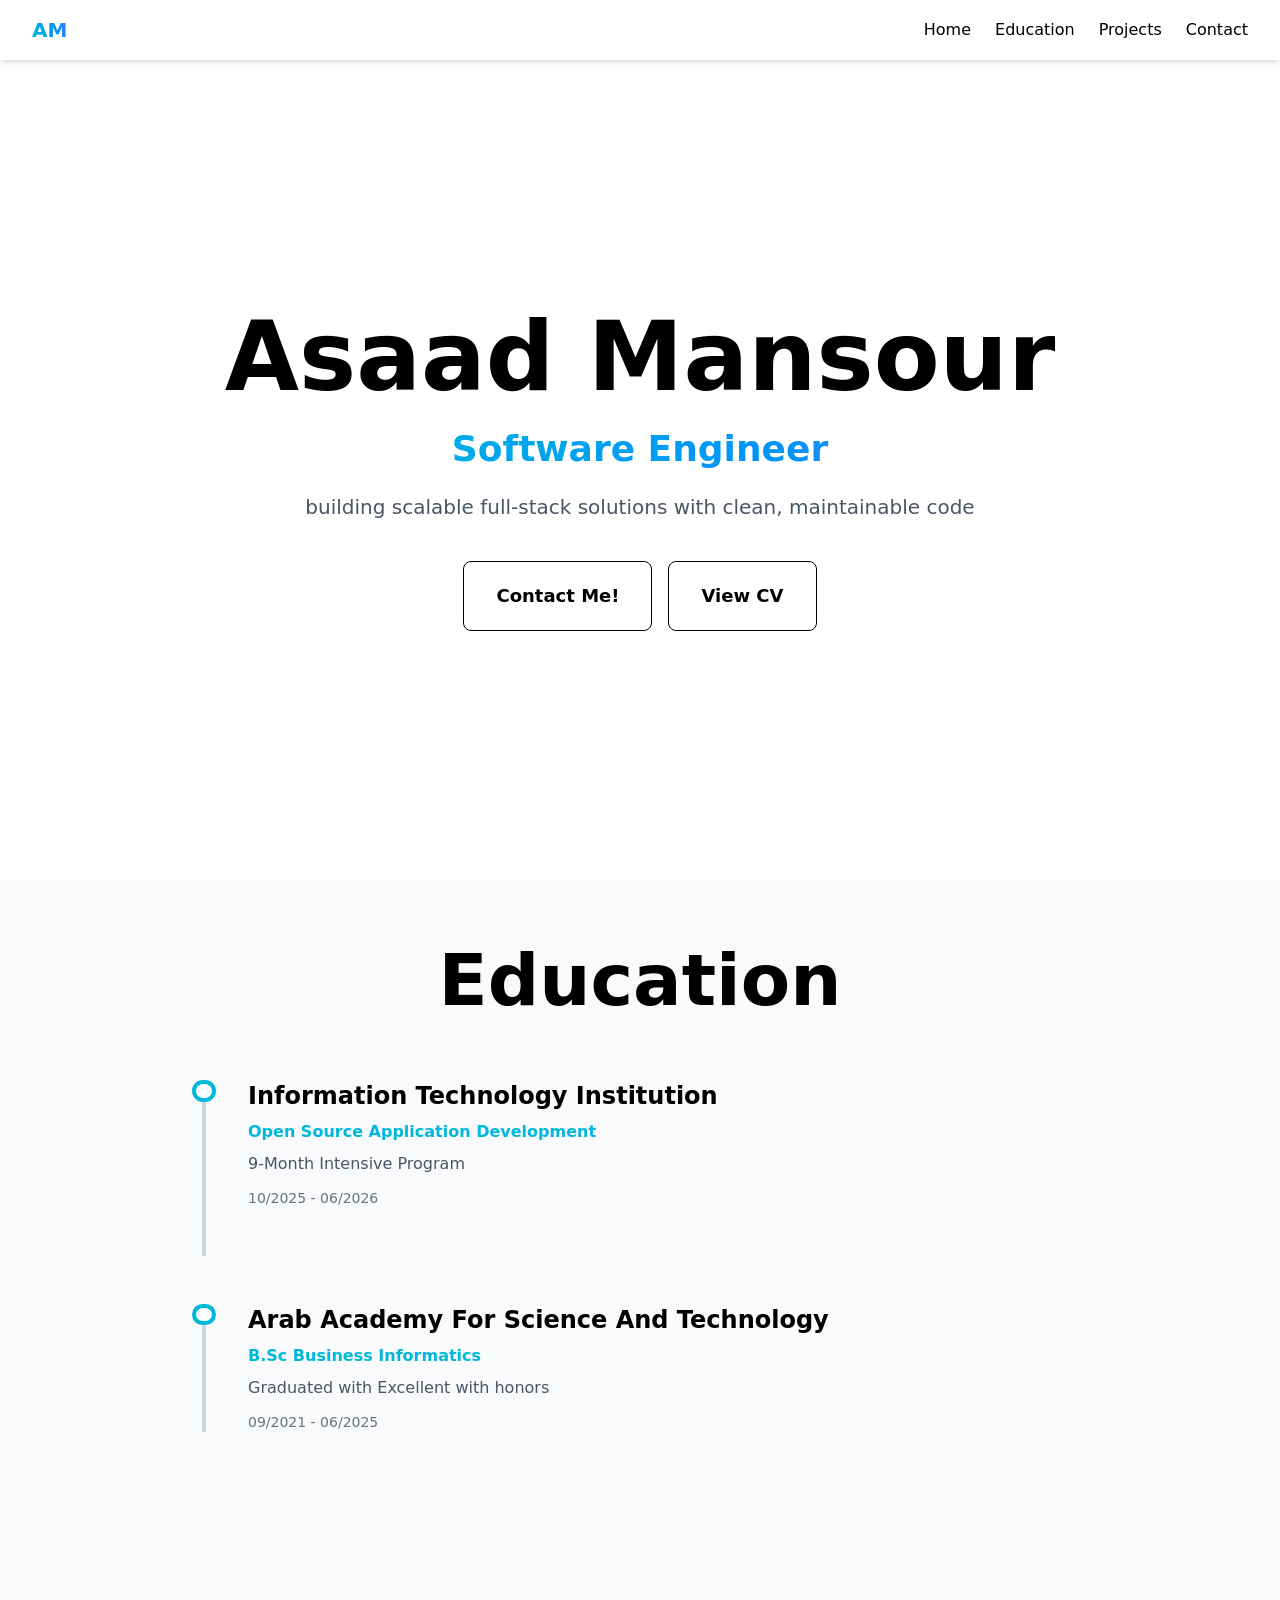
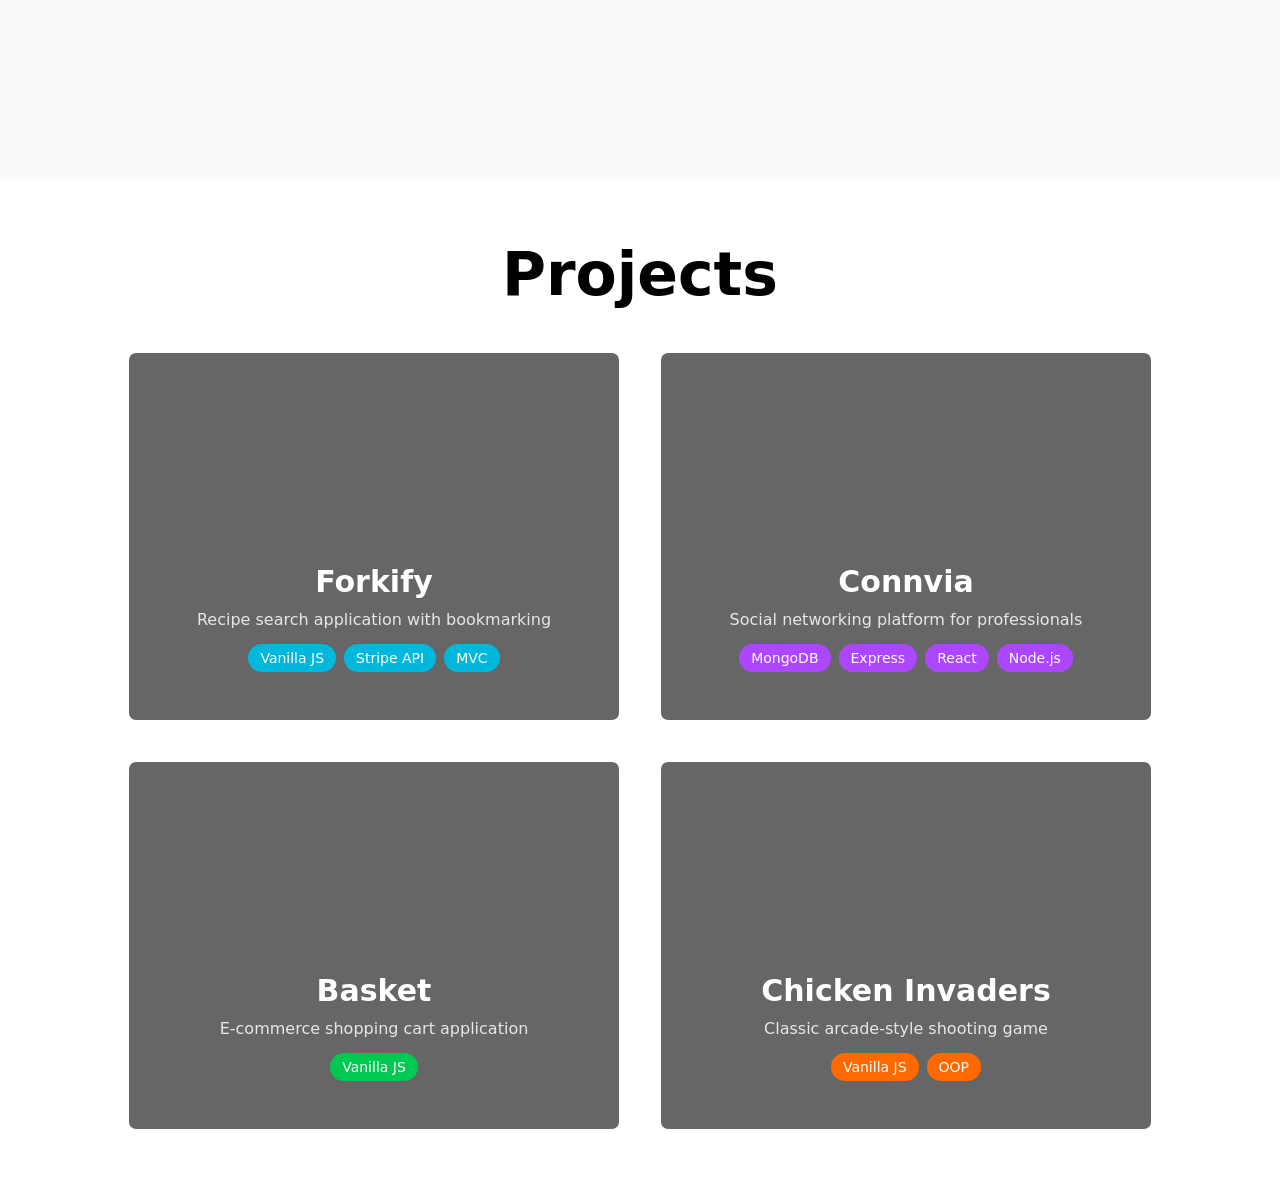
==== commit 0b9808a1: "Auto-generated commit" ====
--- a/index.html
+++ b/index.html
@@ -1,14 +1,14 @@
 <!DOCTYPE html><html lang="en" data-beasties-container><head>
     <meta charset="utf-8">
     <title>Asaad's Portfolio</title>
-    <base href="/angular-portfolio/">
+    <base href="/AngularPortfolio/">
     <meta name="viewport" content="width=device-width, initial-scale=1">
     <link rel="icon" type="image/x-icon" href="/angular.webp">
   <style>@layer properties;@layer theme,base,components,utilities;@layer theme{:root{--font-sans: ui-sans-serif, system-ui, sans-serif, "Apple Color Emoji", "Segoe UI Emoji", "Segoe UI Symbol", "Noto Color Emoji";--font-mono: ui-monospace, SFMono-Regular, Menlo, Monaco, Consolas, "Liberation Mono", "Courier New", monospace;--color-orange-500: oklch(70.5% .213 47.604);--color-green-500: oklch(72.3% .219 149.579);--color-green-800: oklch(44.8% .119 151.328);--color-cyan-500: oklch(71.5% .143 215.221);--color-blue-500: oklch(62.3% .214 259.815);--color-purple-500: oklch(62.7% .265 303.9);--color-gray-50: oklch(98.5% .002 247.839);--color-gray-200: oklch(92.8% .006 264.531);--color-gray-300: oklch(87.2% .01 258.338);--color-gray-500: oklch(55.1% .027 264.364);--color-gray-600: oklch(44.6% .03 256.802);--color-black: #000;--color-white: #fff;--spacing: .25rem;--container-2xl: 42rem;--container-4xl: 56rem;--container-5xl: 64rem;--text-sm: .875rem;--text-sm--line-height: calc(1.25 / .875);--text-lg: 1.125rem;--text-lg--line-height: calc(1.75 / 1.125);--text-xl: 1.25rem;--text-xl--line-height: calc(1.75 / 1.25);--text-2xl: 1.5rem;--text-2xl--line-height: calc(2 / 1.5);--text-3xl: 1.875rem;--text-3xl--line-height: 1.2 ;--text-4xl: 2.25rem;--text-4xl--line-height: calc(2.5 / 2.25);--text-6xl: 3.75rem;--text-6xl--line-height: 1;--text-7xl: 4.5rem;--text-7xl--line-height: 1;--text-8xl: 6rem;--text-8xl--line-height: 1;--font-weight-semibold: 600;--font-weight-bold: 700;--radius-lg: .5rem;--default-transition-duration: .15s;--default-transition-timing-function: cubic-bezier(.4, 0, .2, 1);--default-font-family: var(--font-sans);--default-mono-font-family: var(--font-mono)}}@layer base{*,:after,:before{box-sizing:border-box;margin:0;padding:0;border:0 solid}html{line-height:1.5;-webkit-text-size-adjust:100%;tab-size:4;font-family:var(--default-font-family, ui-sans-serif, system-ui, sans-serif, "Apple Color Emoji", "Segoe UI Emoji", "Segoe UI Symbol", "Noto Color Emoji");font-feature-settings:var(--default-font-feature-settings, normal);font-variation-settings:var(--default-font-variation-settings, normal);-webkit-tap-highlight-color:transparent}h1,h2,h3{font-size:inherit;font-weight:inherit}a{color:inherit;-webkit-text-decoration:inherit;text-decoration:inherit}ul{list-style:none}button{font:inherit;font-feature-settings:inherit;font-variation-settings:inherit;letter-spacing:inherit;color:inherit;border-radius:0;background-color:transparent;opacity:1}button{appearance:button}}@layer utilities{.absolute{position:absolute}.relative{position:relative}.sticky{position:sticky}.inset-0{inset:calc(var(--spacing) * 0)}.top-0{top:calc(var(--spacing) * 0)}.z-10{z-index:10}.z-50{z-index:50}.container{width:100%}@media(width>=40rem){.container{max-width:40rem}}@media(width>=48rem){.container{max-width:48rem}}@media(width>=64rem){.container{max-width:64rem}}@media(width>=80rem){.container{max-width:80rem}}@media(width>=96rem){.container{max-width:96rem}}.mx-auto{margin-inline:auto}.mt-4{margin-top:calc(var(--spacing) * 4)}.mb-2{margin-bottom:calc(var(--spacing) * 2)}.mb-3{margin-bottom:calc(var(--spacing) * 3)}.mb-12{margin-bottom:calc(var(--spacing) * 12)}.mb-16{margin-bottom:calc(var(--spacing) * 16)}.flex{display:flex}.grid{display:grid}.aspect-\[4\/3\]{aspect-ratio:4/3}.h-6{height:calc(var(--spacing) * 6)}.h-full{height:100%}.min-h-\[calc\(100vh-80px\)\]{min-height:calc(100vh - 80px)}.min-h-screen{min-height:100vh}.w-1{width:calc(var(--spacing) * 1)}.w-6{width:calc(var(--spacing) * 6)}.w-full{width:100%}.max-w-2xl{max-width:var(--container-2xl)}.max-w-4xl{max-width:var(--container-4xl)}.max-w-5xl{max-width:var(--container-5xl)}.flex-1{flex:1}.cursor-pointer{cursor:pointer}.grid-cols-1{grid-template-columns:repeat(1,minmax(0,1fr))}.flex-col{flex-direction:column}.flex-row{flex-direction:row}.flex-wrap{flex-wrap:wrap}.items-center{align-items:center}.items-stretch{align-items:stretch}.justify-between{justify-content:space-between}.justify-center{justify-content:center}.justify-end{justify-content:flex-end}.gap-2{gap:calc(var(--spacing) * 2)}.gap-4{gap:calc(var(--spacing) * 4)}.gap-6{gap:calc(var(--spacing) * 6)}.gap-8{gap:calc(var(--spacing) * 8)}.gap-10{gap:calc(var(--spacing) * 10)}.overflow-hidden{overflow:hidden}.rounded-full{border-radius:calc(infinity * 1px)}.rounded-lg{border-radius:var(--radius-lg)}.border{border-style:var(--tw-border-style);border-width:1px}.border-4{border-style:var(--tw-border-style);border-width:4px}.border-black{border-color:var(--color-black)}.border-cyan-500{border-color:var(--color-cyan-500)}.border-transparent{border-color:transparent}.bg-black\/60{background-color:color-mix(in srgb,#000 60%,transparent)}@supports (color: color-mix(in lab,red,red)){.bg-black\/60{background-color:color-mix(in oklab,var(--color-black) 60%,transparent)}}.bg-cyan-500{background-color:var(--color-cyan-500)}.bg-gray-50{background-color:var(--color-gray-50)}.bg-gray-300{background-color:var(--color-gray-300)}.bg-green-500{background-color:var(--color-green-500)}.bg-orange-500{background-color:var(--color-orange-500)}.bg-purple-500{background-color:var(--color-purple-500)}.bg-white{background-color:var(--color-white)}.bg-linear-to-r{--tw-gradient-position: to right;background-image:linear-gradient(var(--tw-gradient-stops))}@supports (background-image: linear-gradient(in lab,red,red)){.bg-linear-to-r{--tw-gradient-position: to right in oklab}}.from-cyan-500{--tw-gradient-from: var(--color-cyan-500);--tw-gradient-stops: var(--tw-gradient-via-stops, var(--tw-gradient-position), var(--tw-gradient-from) var(--tw-gradient-from-position), var(--tw-gradient-to) var(--tw-gradient-to-position))}.to-blue-500{--tw-gradient-to: var(--color-blue-500);--tw-gradient-stops: var(--tw-gradient-via-stops, var(--tw-gradient-position), var(--tw-gradient-from) var(--tw-gradient-from-position), var(--tw-gradient-to) var(--tw-gradient-to-position))}.bg-cover{background-size:cover}.bg-clip-text{-webkit-background-clip:text;background-clip:text}.bg-center{background-position:center}.p-5{padding:calc(var(--spacing) * 5)}.p-8{padding:calc(var(--spacing) * 8)}.px-3{padding-inline:calc(var(--spacing) * 3)}.px-8{padding-inline:calc(var(--spacing) * 8)}.py-1{padding-block:calc(var(--spacing) * 1)}.py-4{padding-block:calc(var(--spacing) * 4)}.py-16{padding-block:calc(var(--spacing) * 16)}.pb-4{padding-bottom:calc(var(--spacing) * 4)}.pb-12{padding-bottom:calc(var(--spacing) * 12)}.text-center{text-align:center}.text-2xl{font-size:var(--text-2xl);line-height:var(--tw-leading, var(--text-2xl--line-height))}.text-3xl{font-size:var(--text-3xl);line-height:var(--tw-leading, var(--text-3xl--line-height))}.text-4xl{font-size:var(--text-4xl);line-height:var(--tw-leading, var(--text-4xl--line-height))}.text-6xl{font-size:var(--text-6xl);line-height:var(--tw-leading, var(--text-6xl--line-height))}.text-7xl{font-size:var(--text-7xl);line-height:var(--tw-leading, var(--text-7xl--line-height))}.text-8xl{font-size:var(--text-8xl);line-height:var(--tw-leading, var(--text-8xl--line-height))}.text-lg{font-size:var(--text-lg);line-height:var(--tw-leading, var(--text-lg--line-height))}.text-sm{font-size:var(--text-sm);line-height:var(--tw-leading, var(--text-sm--line-height))}.text-xl{font-size:var(--text-xl);line-height:var(--tw-leading, var(--text-xl--line-height))}.font-bold{--tw-font-weight: var(--font-weight-bold);font-weight:var(--font-weight-bold)}.font-semibold{--tw-font-weight: var(--font-weight-semibold);font-weight:var(--font-weight-semibold)}.text-cyan-500{color:var(--color-cyan-500)}.text-gray-200{color:var(--color-gray-200)}.text-gray-500{color:var(--color-gray-500)}.text-gray-600{color:var(--color-gray-600)}.text-transparent{color:transparent}.text-white{color:var(--color-white)}.shadow-md{--tw-shadow: 0 4px 6px -1px var(--tw-shadow-color, rgb(0 0 0 / .1)), 0 2px 4px -2px var(--tw-shadow-color, rgb(0 0 0 / .1));box-shadow:var(--tw-inset-shadow),var(--tw-inset-ring-shadow),var(--tw-ring-offset-shadow),var(--tw-ring-shadow),var(--tw-shadow)}.transition{transition-property:color,background-color,border-color,outline-color,text-decoration-color,fill,stroke,--tw-gradient-from,--tw-gradient-via,--tw-gradient-to,opacity,box-shadow,transform,translate,scale,rotate,filter,-webkit-backdrop-filter,backdrop-filter,display,content-visibility,overlay,pointer-events;transition-timing-function:var(--tw-ease, var(--default-transition-timing-function));transition-duration:var(--tw-duration, var(--default-transition-duration))}@media(hover:hover){.hover\:scale-105:hover{--tw-scale-x: 105%;--tw-scale-y: 105%;--tw-scale-z: 105%;scale:var(--tw-scale-x) var(--tw-scale-y)}}@media(hover:hover){.hover\:bg-black:hover{background-color:var(--color-black)}}@media(hover:hover){.hover\:text-gray-500:hover{color:var(--color-gray-500)}}@media(hover:hover){.hover\:text-white:hover{color:var(--color-white)}}@media(hover:hover){.hover\:shadow-xl:hover{--tw-shadow: 0 20px 25px -5px var(--tw-shadow-color, rgb(0 0 0 / .1)), 0 8px 10px -6px var(--tw-shadow-color, rgb(0 0 0 / .1));box-shadow:var(--tw-inset-shadow),var(--tw-inset-ring-shadow),var(--tw-ring-offset-shadow),var(--tw-ring-shadow),var(--tw-shadow)}}@media(width>=48rem){.md\:grid-cols-2{grid-template-columns:repeat(2,minmax(0,1fr))}}}@property --tw-border-style{syntax: "*"; inherits: false; initial-value: solid;}@property --tw-gradient-position{syntax: "*"; inherits: false;}@property --tw-gradient-from{syntax: "<color>"; inherits: false; initial-value: #0000;}@property --tw-gradient-via{syntax: "<color>"; inherits: false; initial-value: #0000;}@property --tw-gradient-to{syntax: "<color>"; inherits: false; initial-value: #0000;}@property --tw-gradient-stops{syntax: "*"; inherits: false;}@property --tw-gradient-via-stops{syntax: "*"; inherits: false;}@property --tw-gradient-from-position{syntax: "<length-percentage>"; inherits: false; initial-value: 0%;}@property --tw-gradient-via-position{syntax: "<length-percentage>"; inherits: false; initial-value: 50%;}@property --tw-gradient-to-position{syntax: "<length-percentage>"; inherits: false; initial-value: 100%;}@property --tw-font-weight{syntax: "*"; inherits: false;}@property --tw-shadow{syntax: "*"; inherits: false; initial-value: 0 0 #0000;}@property --tw-shadow-color{syntax: "*"; inherits: false;}@property --tw-shadow-alpha{syntax: "<percentage>"; inherits: false; initial-value: 100%;}@property --tw-inset-shadow{syntax: "*"; inherits: false; initial-value: 0 0 #0000;}@property --tw-inset-shadow-color{syntax: "*"; inherits: false;}@property --tw-inset-shadow-alpha{syntax: "<percentage>"; inherits: false; initial-value: 100%;}@property --tw-ring-color{syntax: "*"; inherits: false;}@property --tw-ring-shadow{syntax: "*"; inherits: false; initial-value: 0 0 #0000;}@property --tw-inset-ring-color{syntax: "*"; inherits: false;}@property --tw-inset-ring-shadow{syntax: "*"; inherits: false; initial-value: 0 0 #0000;}@property --tw-ring-inset{syntax: "*"; inherits: false;}@property --tw-ring-offset-width{syntax: "<length>"; inherits: false; initial-value: 0px;}@property --tw-ring-offset-color{syntax: "*"; inherits: false; initial-value: #fff;}@property --tw-ring-offset-shadow{syntax: "*"; inherits: false; initial-value: 0 0 #0000;}@property --tw-scale-x{syntax: "*"; inherits: false; initial-value: 1;}@property --tw-scale-y{syntax: "*"; inherits: false; initial-value: 1;}@property --tw-scale-z{syntax: "*"; inherits: false; initial-value: 1;}@layer properties{@supports ((-webkit-hyphens: none) and (not (margin-trim: inline))) or ((-moz-orient: inline) and (not (color:rgb(from red r g b)))){*,:before,:after{--tw-border-style: solid;--tw-gradient-position: initial;--tw-gradient-from: #0000;--tw-gradient-via: #0000;--tw-gradient-to: #0000;--tw-gradient-stops: initial;--tw-gradient-via-stops: initial;--tw-gradient-from-position: 0%;--tw-gradient-via-position: 50%;--tw-gradient-to-position: 100%;--tw-font-weight: initial;--tw-shadow: 0 0 #0000;--tw-shadow-color: initial;--tw-shadow-alpha: 100%;--tw-inset-shadow: 0 0 #0000;--tw-inset-shadow-color: initial;--tw-inset-shadow-alpha: 100%;--tw-ring-color: initial;--tw-ring-shadow: 0 0 #0000;--tw-inset-ring-color: initial;--tw-inset-ring-shadow: 0 0 #0000;--tw-ring-inset: initial;--tw-ring-offset-width: 0px;--tw-ring-offset-color: #fff;--tw-ring-offset-shadow: 0 0 #0000;--tw-scale-x: 1;--tw-scale-y: 1;--tw-scale-z: 1}}}
 </style><link rel="stylesheet" href="styles-WKOBYHOZ.css" media="print" onload="this.media='all'"><noscript><link rel="stylesheet" href="styles-WKOBYHOZ.css"></noscript></head>
   <body><!--nghm--><script type="text/javascript" id="ng-event-dispatch-contract">(()=>{function p(t,n,r,o,e,i,f,m){return{eventType:t,event:n,targetElement:r,eic:o,timeStamp:e,eia:i,eirp:f,eiack:m}}function u(t){let n=[],r=e=>{n.push(e)};return{c:t,q:n,et:[],etc:[],d:r,h:e=>{r(p(e.type,e,e.target,t,Date.now()))}}}function s(t,n,r){for(let o=0;o<n.length;o++){let e=n[o];(r?t.etc:t.et).push(e),t.c.addEventListener(e,t.h,r)}}function c(t,n,r,o,e=window){let i=u(t);e._ejsas||(e._ejsas={}),e._ejsas[n]=i,s(i,r),s(i,o,!0)}window.__jsaction_bootstrap=c;})();
 </script><script>window.__jsaction_bootstrap(document.body,"ng",["click"],[]);</script>
-    <app-root ng-version="21.1.2" ngh="1" ng-server-context="ssg"><app-header ngh="0"><header class="w-full py-4 sticky top-0 bg-white z-50 shadow-md"><div class="container mx-auto px-8 flex items-center justify-between"><div class="text-xl font-bold bg-linear-to-r from-cyan-500 to-blue-500 bg-clip-text text-transparent">AM</div><nav><ul class="flex gap-6 text-md"><li><a href class="hover:text-gray-500">Home</a></li><li><a href class="hover:text-gray-500">Education</a></li><li><a href class="hover:text-gray-500">Projects</a></li><li><a href class="hover:text-gray-500">Contact</a></li></ul></nav></div></header></app-header><app-hero ngh="0"><div class="container mx-auto px-8 flex items-center justify-center min-h-[calc(100vh-80px)]"><div class="text-center flex flex-col gap-6"><h1 class="text-8xl font-bold">Asaad Mansour</h1><span class="font-bold text-4xl bg-linear-to-r from-cyan-500 to-blue-500 bg-clip-text text-transparent"> Software Engineer </span><p class="text-xl text-gray-600 max-w-2xl mx-auto">building scalable full-stack solutions with clean, maintainable code</p><div class="flex flex-row justify-center gap-4 mt-4"><button class="border border-black p-5 px-8 rounded-lg hover:bg-black hover:text-white transition text-lg font-semibold cursor-pointer">Contact Me!</button><button class="border border-black p-5 px-8 rounded-lg hover:bg-black hover:text-white transition text-lg font-semibold cursor-pointer" jsaction="click:;">View CV</button></div></div></div></app-hero><app-education ngh="0"><div class="min-h-screen py-16 bg-gray-50"><div class="container mx-auto px-8"><h2 class="text-7xl font-bold text-center mb-16">Education</h2><div class="max-w-4xl mx-auto"><div class="flex gap-8 mb-12 relative"><div class="flex flex-col items-center"><div class="w-6 h-6 rounded-full border-4 border-cyan-500 bg-white z-10"></div><div class="w-1 h-full bg-gray-300"></div></div><div class="flex-1 pb-12"><h3 class="text-2xl font-bold mb-2">Information Technology Institution</h3><p class="text-cyan-500 font-semibold mb-2">Open Source Application Development</p><p class="text-gray-600 mb-3">9-Month Intensive Program</p><p class="text-gray-500 text-sm">10/2025 - 06/2026</p></div></div><div class="flex gap-8 relative"><div class="flex flex-col items-center"><div class="w-6 h-6 rounded-full border-4 border-cyan-500 bg-white z-10"></div><div class="w-1 h-full bg-gray-300"></div></div><div class="flex-1"><h3 class="text-2xl font-bold mb-2">Arab Academy For Science And Technology</h3><p class="text-cyan-500 font-semibold mb-2">B.Sc Business Informatics</p><p class="text-gray-600 mb-3">Graduated with Excellent with honors</p><p class="text-gray-500 text-sm">09/2021 - 06/2025</p></div></div></div></div></div></app-education><app-projects ngh="0"><div class="min-h-screen py-16"><div class="container mx-auto px-8"><h2 class="text-6xl font-bold text-center mb-12">Projects</h2><div class="grid grid-cols-1 md:grid-cols-2 gap-10 justify-center items-stretch max-w-5xl mx-auto"><div class="card border aspect-[4/3] border-transparent p-8 rounded-lg flex-1 flex flex-col items-center justify-end text-center gap-4 hover:shadow-xl hover:scale-105 cursor-pointer transition relative overflow-hidden"><div class="absolute inset-0 bg-cover bg-center" style="background-image: url(/forkify.png);"></div><div class="absolute inset-0 bg-black/60"></div><div class="relative z-10 text-white pb-4"><p class="text-3xl font-bold mb-2">Forkify</p><p class="text-gray-200 mb-3">Recipe search application with bookmarking</p><div class="flex gap-2 justify-center flex-wrap"><span class="px-3 py-1 bg-cyan-500 rounded-full text-sm">Vanilla JS</span><span class="px-3 py-1 bg-cyan-500 rounded-full text-sm">Stripe API</span><span class="px-3 py-1 bg-cyan-500 rounded-full text-sm">MVC</span></div></div></div><div class="card border aspect-[4/3] border-transparent p-8 rounded-lg flex-1 flex flex-col items-center justify-end text-center gap-4 hover:shadow-xl hover:scale-105 cursor-pointer transition relative overflow-hidden"><div class="absolute inset-0 bg-cover bg-center" style="background-image: url(/connvia.jpeg);"></div><div class="absolute inset-0 bg-black/60"></div><div class="relative z-10 text-white pb-4"><p class="text-3xl font-bold mb-2">Connvia</p><p class="text-gray-200 mb-3">Social networking platform for professionals</p><div class="flex gap-2 justify-center flex-wrap"><span class="px-3 py-1 bg-purple-500 rounded-full text-sm">MongoDB</span><span class="px-3 py-1 bg-purple-500 rounded-full text-sm">Express</span><span class="px-3 py-1 bg-purple-500 rounded-full text-sm">React</span><span class="px-3 py-1 bg-purple-500 rounded-full text-sm">Node.js</span></div></div></div><div class="card border aspect-[4/3] border-transparent p-8 rounded-lg flex-1 flex flex-col items-center justify-end text-center gap-4 hover:shadow-xl hover:scale-105 cursor-pointer transition relative overflow-hidden"><div class="absolute inset-0 bg-cover bg-center" style="background-image: url(/basket.png);"></div><div class="absolute inset-0 bg-black/60"></div><div class="relative z-10 text-white pb-4"><p class="text-3xl font-bold mb-2">Basket</p><p class="text-gray-200 mb-3">E-commerce shopping cart application</p><div class="flex gap-2 justify-center flex-wrap"><span class="px-3 py-1 bg-green-500 rounded-full text-sm">Vanilla JS</span></div></div></div><div class="card border aspect-[4/3] border-transparent p-8 rounded-lg flex-1 flex flex-col items-center justify-end text-center gap-4 hover:shadow-xl hover:scale-105 cursor-pointer transition relative overflow-hidden"><div class="absolute inset-0 bg-cover bg-center" style="background-image: url(/chickenInvaders.png);"></div><div class="absolute inset-0 bg-black/60"></div><div class="relative z-10 text-white pb-4"><p class="text-3xl font-bold mb-2">Chicken Invaders</p><p class="text-gray-200 mb-3">Classic arcade-style shooting game</p><div class="flex gap-2 justify-center flex-wrap"><span class="px-3 py-1 bg-orange-500 rounded-full text-sm">Vanilla JS</span><span class="px-3 py-1 bg-orange-500 rounded-full text-sm">OOP</span></div></div></div></div></div></div></app-projects><router-outlet></router-outlet><!----></app-root>
-  <script src="main-ZDZL6LT2.js" type="module"></script>
+    <app-root ng-version="21.1.2" ngh="1" ng-server-context="ssg"><app-header ngh="0"><header class="w-full py-4 sticky top-0 bg-white z-50 shadow-md"><div class="container mx-auto px-8 flex items-center justify-between"><div class="text-xl font-bold bg-linear-to-r from-cyan-500 to-blue-500 bg-clip-text text-transparent">AM</div><nav><ul class="flex gap-6 text-md"><li><a href class="hover:text-gray-500">Home</a></li><li><a href class="hover:text-gray-500">Education</a></li><li><a href class="hover:text-gray-500">Projects</a></li><li><a href class="hover:text-gray-500">Contact</a></li></ul></nav></div></header></app-header><app-hero ngh="0"><div class="container mx-auto px-8 flex items-center justify-center min-h-[calc(100vh-80px)]"><div class="text-center flex flex-col gap-6"><h1 class="text-8xl font-bold">Asaad Mansour</h1><span class="font-bold text-4xl bg-linear-to-r from-cyan-500 to-blue-500 bg-clip-text text-transparent"> Software Engineer </span><p class="text-xl text-gray-600 max-w-2xl mx-auto">building scalable full-stack solutions with clean, maintainable code</p><div class="flex flex-row justify-center gap-4 mt-4"><button class="border border-black p-5 px-8 rounded-lg hover:bg-black hover:text-white transition text-lg font-semibold cursor-pointer">Contact Me!</button><button class="border border-black p-5 px-8 rounded-lg hover:bg-black hover:text-white transition text-lg font-semibold cursor-pointer" jsaction="click:;">View CV</button></div></div></div></app-hero><app-education ngh="0"><div class="min-h-screen py-16 bg-gray-50"><div class="container mx-auto px-8"><h2 class="text-7xl font-bold text-center mb-16">Education</h2><div class="max-w-4xl mx-auto"><div class="flex gap-8 mb-12 relative"><div class="flex flex-col items-center"><div class="w-6 h-6 rounded-full border-4 border-cyan-500 bg-white z-10"></div><div class="w-1 h-full bg-gray-300"></div></div><div class="flex-1 pb-12"><h3 class="text-2xl font-bold mb-2">Information Technology Institution</h3><p class="text-cyan-500 font-semibold mb-2">Open Source Application Development</p><p class="text-gray-600 mb-3">9-Month Intensive Program</p><p class="text-gray-500 text-sm">10/2025 - 06/2026</p></div></div><div class="flex gap-8 relative"><div class="flex flex-col items-center"><div class="w-6 h-6 rounded-full border-4 border-cyan-500 bg-white z-10"></div><div class="w-1 h-full bg-gray-300"></div></div><div class="flex-1"><h3 class="text-2xl font-bold mb-2">Arab Academy For Science And Technology</h3><p class="text-cyan-500 font-semibold mb-2">B.Sc Business Informatics</p><p class="text-gray-600 mb-3">Graduated with Excellent with honors</p><p class="text-gray-500 text-sm">09/2021 - 06/2025</p></div></div></div></div></div></app-education><app-projects ngh="0"><div class="min-h-screen py-16"><div class="container mx-auto px-8"><h2 class="text-6xl font-bold text-center mb-12">Projects</h2><div class="grid grid-cols-1 md:grid-cols-2 gap-10 justify-center items-stretch max-w-5xl mx-auto"><div class="card border aspect-[4/3] border-transparent p-8 rounded-lg flex-1 flex flex-col items-center justify-end text-center gap-4 hover:shadow-xl hover:scale-105 cursor-pointer transition relative overflow-hidden"><div class="absolute inset-0 bg-cover bg-center" style="background-image: url(forkify.png);"></div><div class="absolute inset-0 bg-black/60"></div><div class="relative z-10 text-white pb-4"><p class="text-3xl font-bold mb-2">Forkify</p><p class="text-gray-200 mb-3">Recipe search application with bookmarking</p><div class="flex gap-2 justify-center flex-wrap"><span class="px-3 py-1 bg-cyan-500 rounded-full text-sm">Vanilla JS</span><span class="px-3 py-1 bg-cyan-500 rounded-full text-sm">Stripe API</span><span class="px-3 py-1 bg-cyan-500 rounded-full text-sm">MVC</span></div></div></div><div class="card border aspect-[4/3] border-transparent p-8 rounded-lg flex-1 flex flex-col items-center justify-end text-center gap-4 hover:shadow-xl hover:scale-105 cursor-pointer transition relative overflow-hidden"><div class="absolute inset-0 bg-cover bg-center" style="background-image: url(connvia.jpeg);"></div><div class="absolute inset-0 bg-black/60"></div><div class="relative z-10 text-white pb-4"><p class="text-3xl font-bold mb-2">Connvia</p><p class="text-gray-200 mb-3">Social networking platform for professionals</p><div class="flex gap-2 justify-center flex-wrap"><span class="px-3 py-1 bg-purple-500 rounded-full text-sm">MongoDB</span><span class="px-3 py-1 bg-purple-500 rounded-full text-sm">Express</span><span class="px-3 py-1 bg-purple-500 rounded-full text-sm">React</span><span class="px-3 py-1 bg-purple-500 rounded-full text-sm">Node.js</span></div></div></div><div class="card border aspect-[4/3] border-transparent p-8 rounded-lg flex-1 flex flex-col items-center justify-end text-center gap-4 hover:shadow-xl hover:scale-105 cursor-pointer transition relative overflow-hidden"><div class="absolute inset-0 bg-cover bg-center" style="background-image: url(basket.png);"></div><div class="absolute inset-0 bg-black/60"></div><div class="relative z-10 text-white pb-4"><p class="text-3xl font-bold mb-2">Basket</p><p class="text-gray-200 mb-3">E-commerce shopping cart application</p><div class="flex gap-2 justify-center flex-wrap"><span class="px-3 py-1 bg-green-500 rounded-full text-sm">Vanilla JS</span></div></div></div><div class="card border aspect-[4/3] border-transparent p-8 rounded-lg flex-1 flex flex-col items-center justify-end text-center gap-4 hover:shadow-xl hover:scale-105 cursor-pointer transition relative overflow-hidden"><div class="absolute inset-0 bg-cover bg-center" style="background-image: url(chickenInvaders.png);"></div><div class="absolute inset-0 bg-black/60"></div><div class="relative z-10 text-white pb-4"><p class="text-3xl font-bold mb-2">Chicken Invaders</p><p class="text-gray-200 mb-3">Classic arcade-style shooting game</p><div class="flex gap-2 justify-center flex-wrap"><span class="px-3 py-1 bg-orange-500 rounded-full text-sm">Vanilla JS</span><span class="px-3 py-1 bg-orange-500 rounded-full text-sm">OOP</span></div></div></div></div></div></div></app-projects><router-outlet></router-outlet><!----></app-root>
+  <script src="main-JNIXSU5W.js" type="module"></script>
 
 <script id="ng-state" type="application/json">{"__nghData__":[{},{"c":{"4":[]}}]}</script></body></html>
